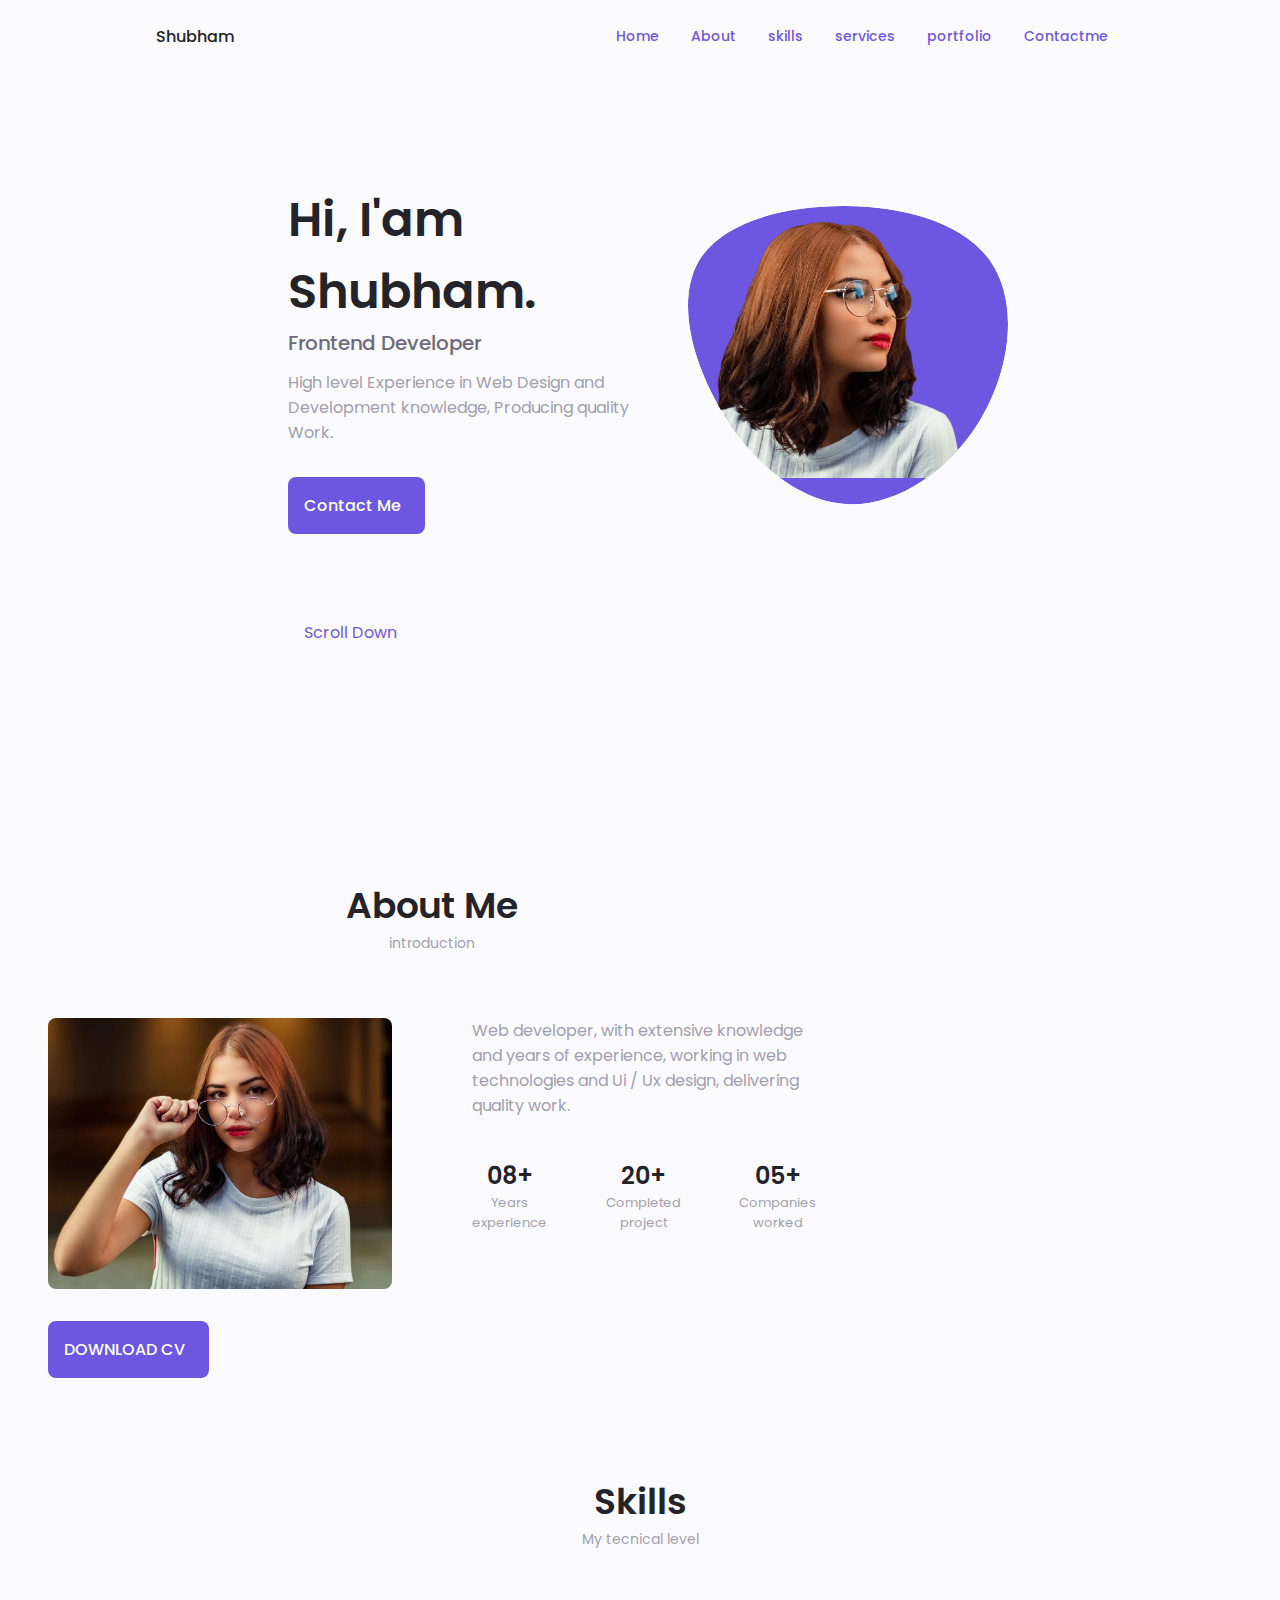
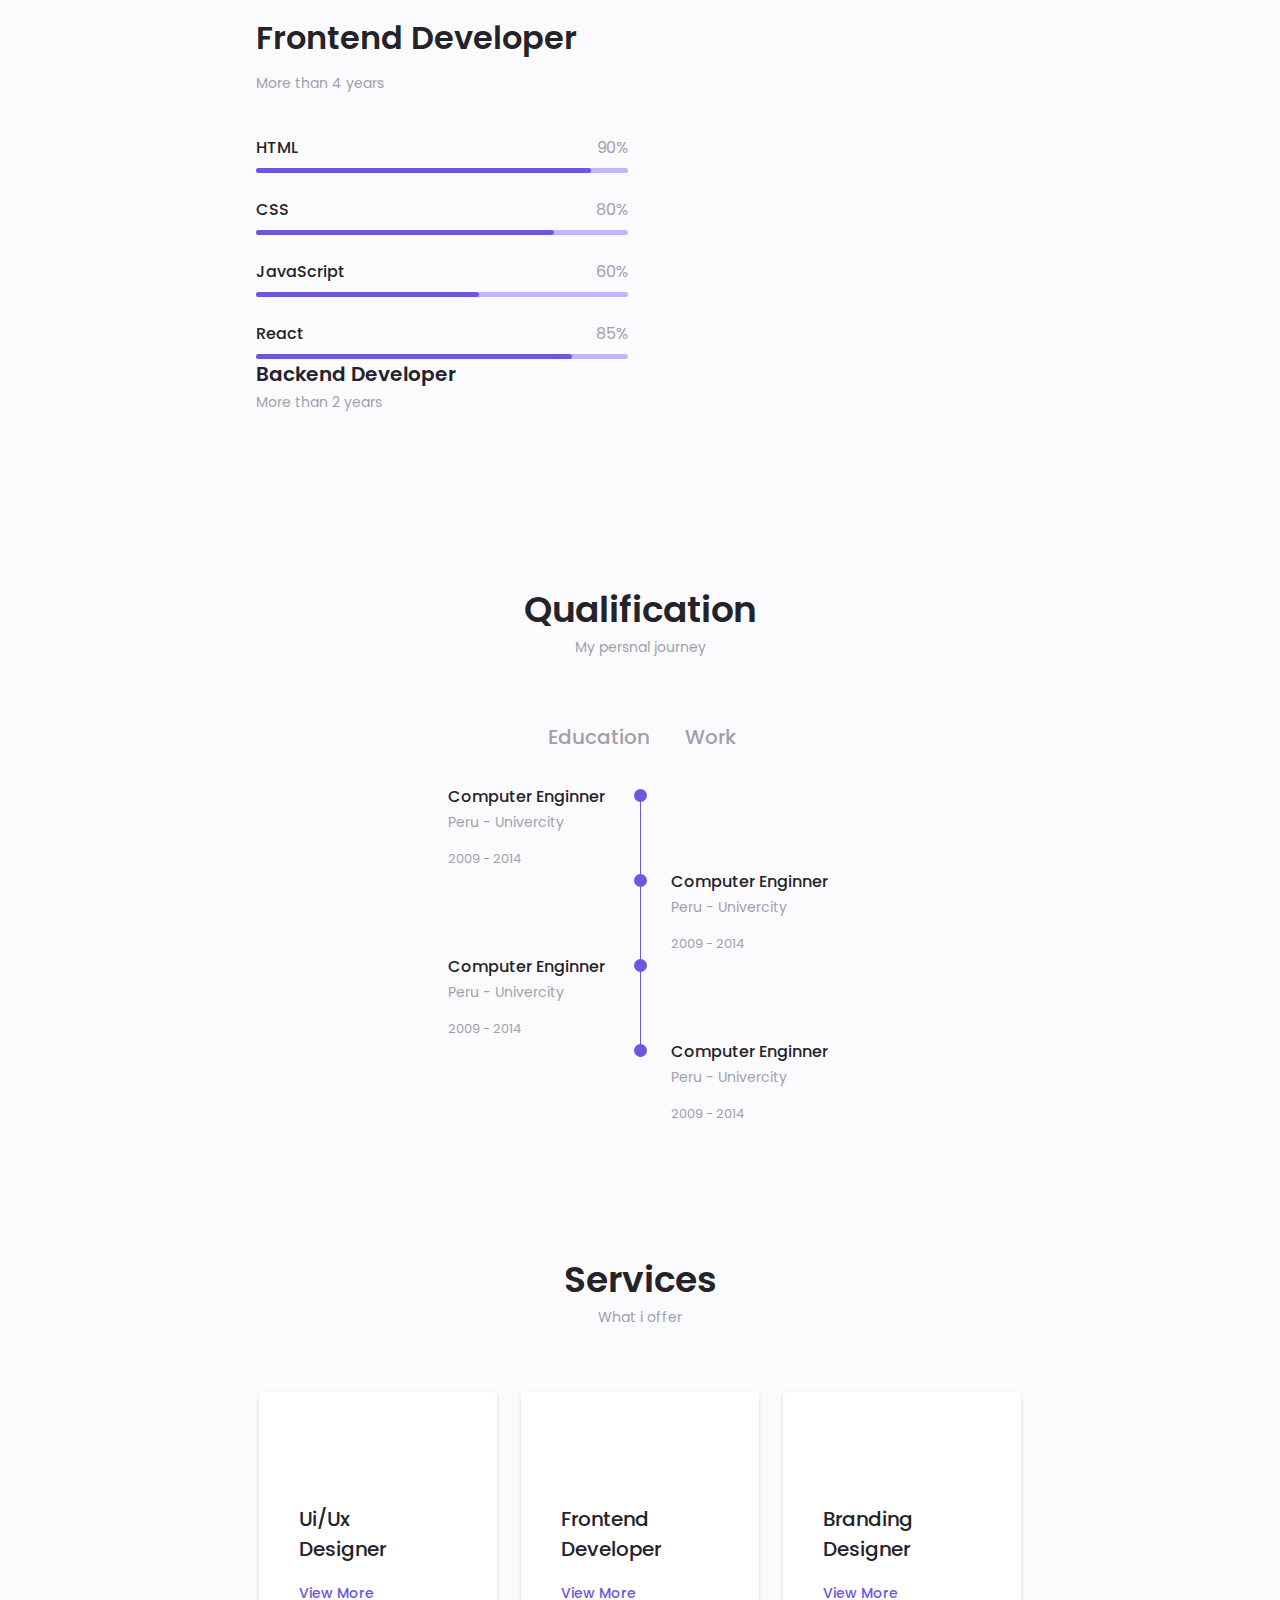
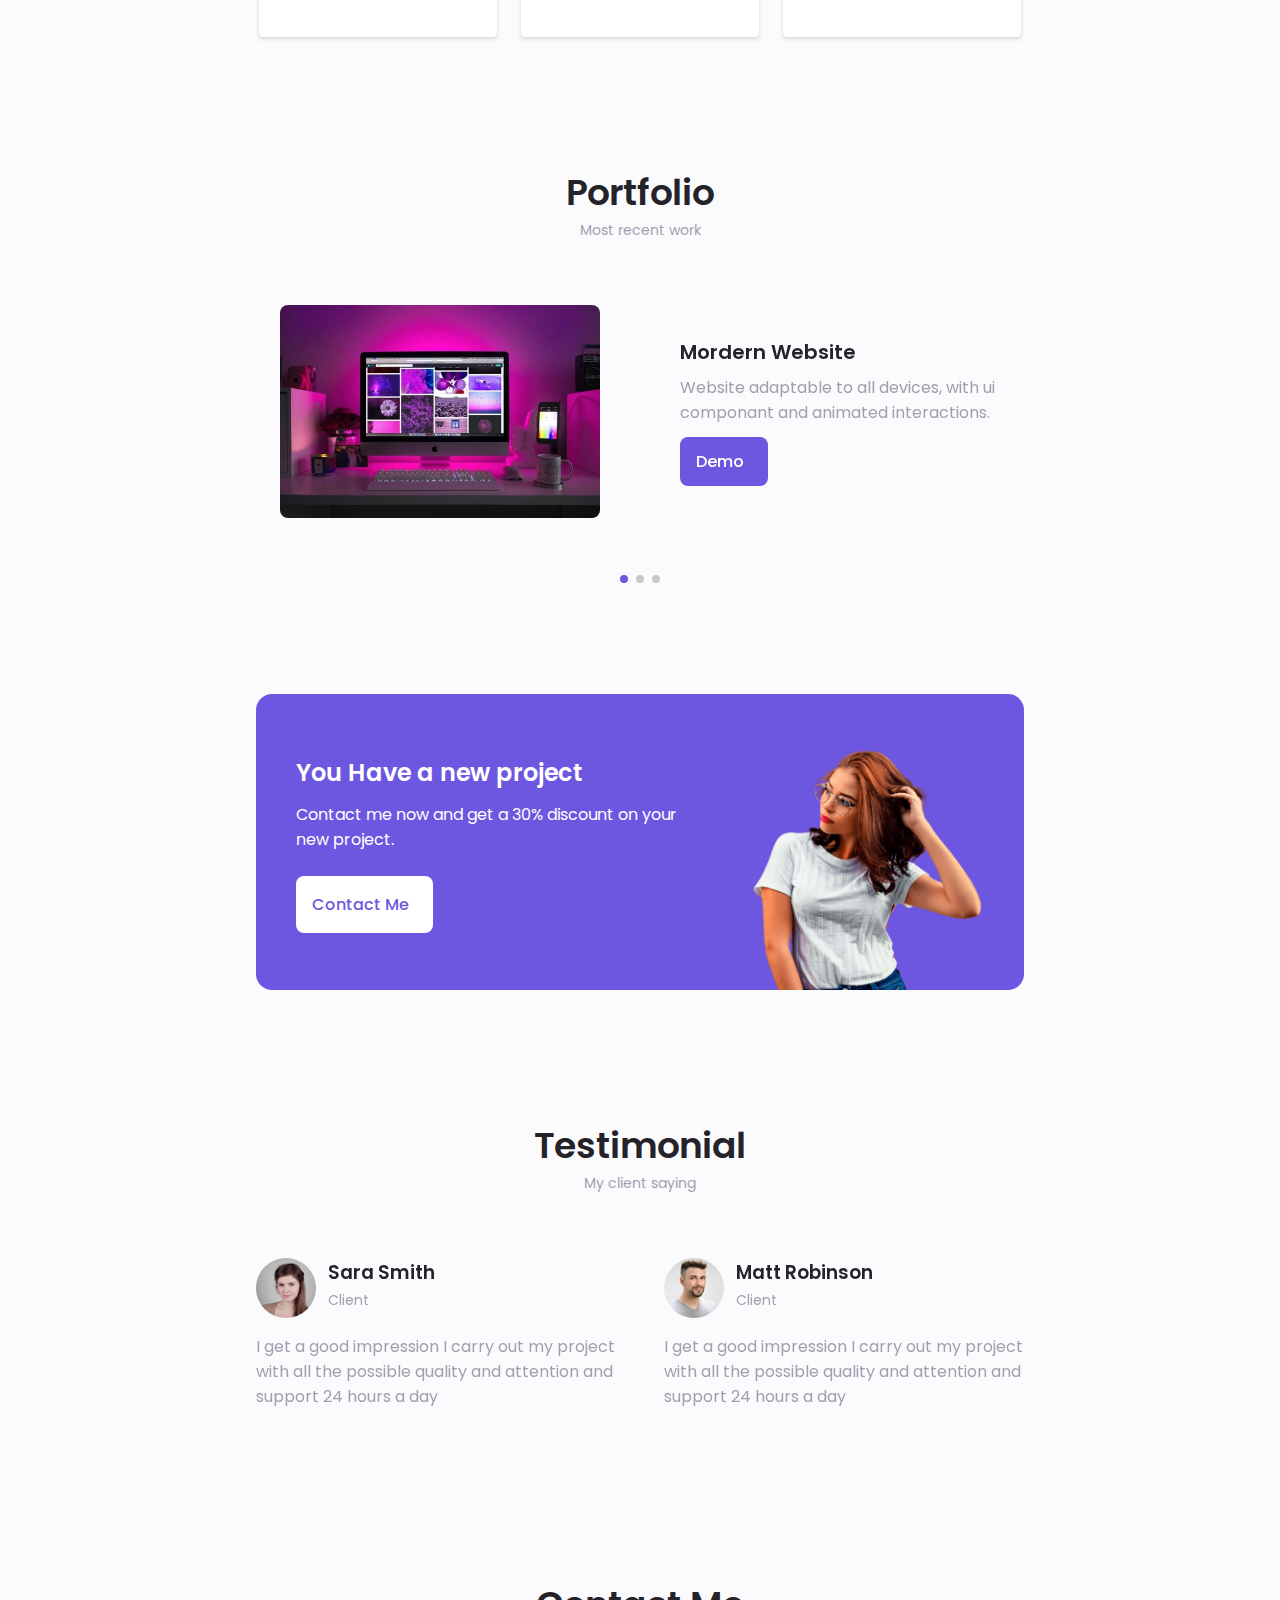
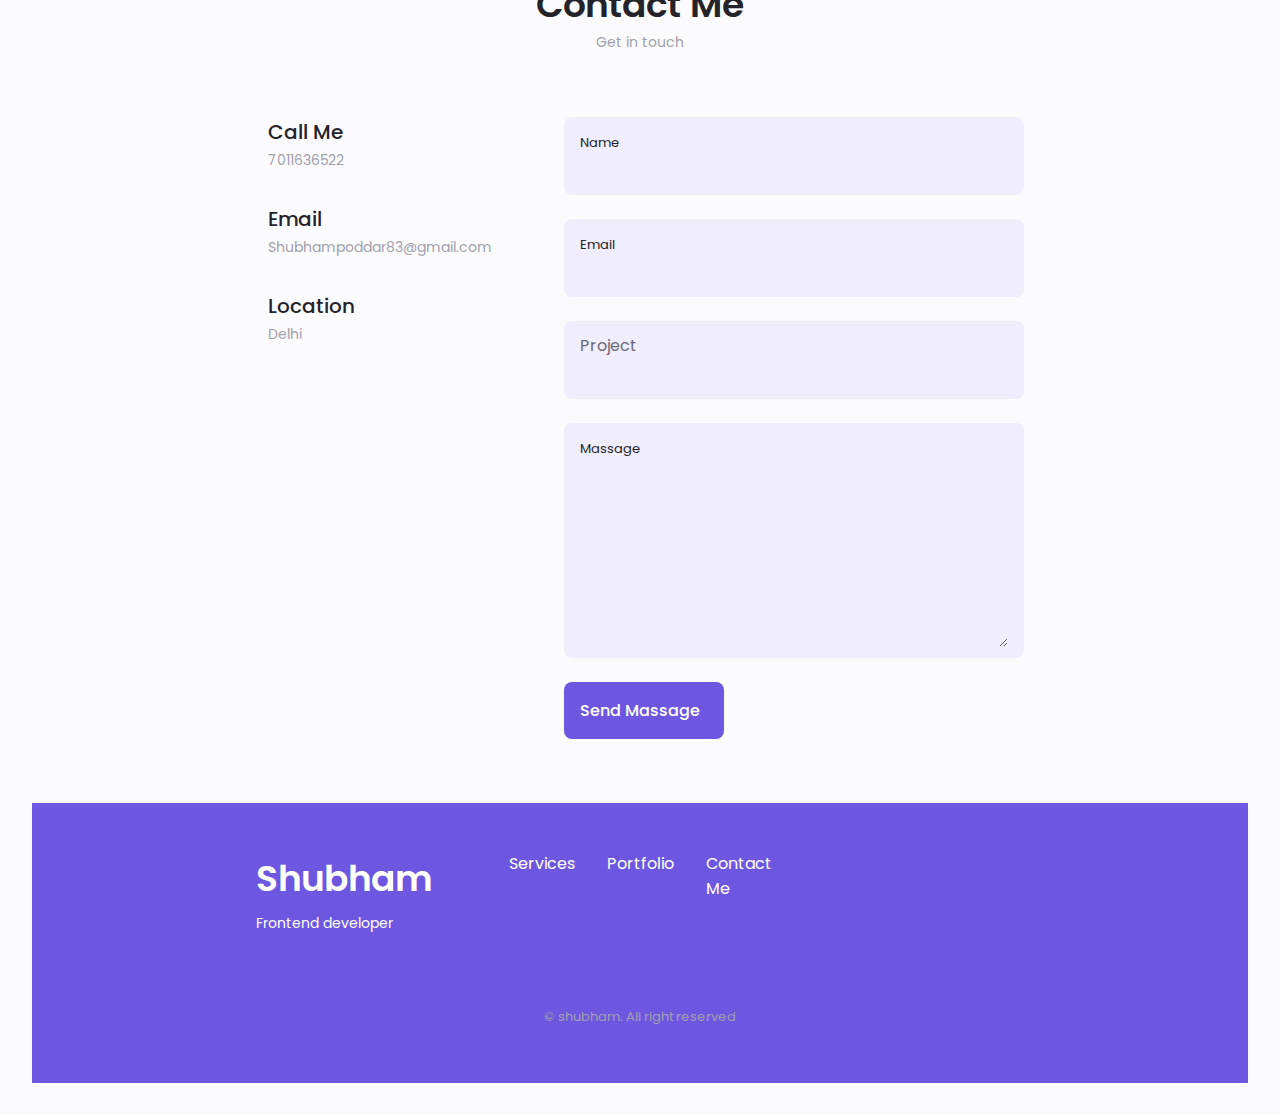
==== index.html @ 65d4883c "second commit" ====
<!DOCTYPE html>
    <html lang="en">
    <head>
        <meta charset="UTF-8">
        <meta name="viewport" content="width=device-width, initial-scale=1.0">

        <!--==================== UNICONS ====================-->
        <link rel="stylesheet" href="https://unicons.iconscout.com/release/v4.0.8/css/line.css">


        <!--==================== SWIPER CSS ====================-->
        <link rel="stylesheet" href="assets/css/swiper-bundle.min.css">

        <!--==================== CSS ====================-->
        <link rel="stylesheet" href="assets/css/styles.css"> 

        <title>Responsive Portfolio Website</title>
    </head>
    <body>
        <!--==================== HEADER ====================-->
        <header class="header" id="header">
            <nav class="nav container">
                <a href="#" class="nav__logo">Shubham</a>
                <div class="nav__menu" id="nav-menu">
                    <ul class="nav__list grid">
                       <li class="nav__item">
                        <a href="#home" class="nav__link active-link">
                            <i class="uil uil-estate nav__icon"></i>Home
                        </a>
                       </li>

                       <li class="nav__item">
                        <a href="#about" class="nav__link active-link">
                            <i class="uil uil-user nav__icon" ></i>About
                        </a>
                       </li>

                       <li class="nav__item">
                        <a href="#skills" class="nav__link active-link">
                            <i class="uil uil-file-alt nav__icon"></i>skills
                        </a>
                       </li>

                       <li class="nav__item">
                        <a href="#services" class="nav__link active-link">
                            <i class="uil uil-briefcase nav__icon"></i>services
                        </a>
                       </li>
                       <li class="nav__item">
                        <a href="#portfolio" class="nav__link active-link">
                            <i class="uil uil-scenery nav__icon"></i>portfolio
                        </a>
                       </li>
                       <li class="nav__item">
                        <a href="#contact" class="nav__link active-link">
                            <i class="uil uil-message nav__icon"></i>Contactme
                        </a>
                       </li>
                    </ul>
                    <i class="uil uil-times nav__close" id="nav-close"></i>
                </div>
                <div class="nav__btn">
                     <!-- Theme change button -->
                     <i class="uil uil-moon change-theme" id="theme-button"></i>

                    <div class="nav__toggle" id="nav-toggle">
                        <i class="uil uil-apps"></i>
                    </div>
                </div>
            </nav>
        </header>

        <!--==================== MAIN ====================-->
        <main class="main">
            <!--==================== HOME ====================-->
            <section class="home section" id="home">
                <div class="home__container container grid">
                    <div class="home__content grid">
                        <div class="home__social">
                            <a href="" class="home__social-icon">
                                <i class="uil uil-linkedin-alt"></i>
                            </a>
                            <a href="" target="_blank" class="home__social-icon">
                                <i class="uil uil-dribbble"></i>
                            </a>
                            <a href="" target="_blank" class="home__social-icon">
                                <i class="uil uil-github-alt"></i>
                            </a>
                        </div>
                        <div class="home__img">
                            <svg class="home__blob"  viewBox="0 0 200 187" xmlns="http://www.w3.org/2000/svg" xmlns:xlink="http://www.w3.org/1999/xlink">
                                <mask id="mask0" mask-type="alpha">
                                    <path d="M190.312 36.4879C206.582 62.1187 201.309 102.826 182.328 134.186C163.346 165.547 
                                    130.807 187.559 100.226 186.353C69.6454 185.297 41.0228 161.023 21.7403 129.362C2.45775 
                                    97.8511 -7.48481 59.1033 6.67581 34.5279C20.9871 10.1032 59.7028 -0.149132 97.9666 
                                    0.00163737C136.23 0.303176 174.193 10.857 190.312 36.4879Z"/>
                                </mask>
                                <g mask="url(#mask0)">
                                    <path d="M190.312 36.4879C206.582 62.1187 201.309 102.826 182.328 134.186C163.346 
                                    165.547 130.807 187.559 100.226 186.353C69.6454 185.297 41.0228 161.023 21.7403 
                                    129.362C2.45775 97.8511 -7.48481 59.1033 6.67581 34.5279C20.9871 10.1032 59.7028 
                                    -0.149132 97.9666 0.00163737C136.23 0.303176 174.193 10.857 190.312 36.4879Z"/>
                                    
                                    <image class="home__blob-img" href="assets/img/perfil.png"/>
                                </g>
                            </svg>
                        </div>
                        <div class="home__data">
                            <h1 class="home__title">Hi, I'am Shubham.</h1>
                            <h3 class="home__subtitle">Frontend Developer</h3>
                            <p class="home__description">High level Experience in Web Design and Development knowledge, Producing
                                quality Work.</p>
                              <a href="#contact" class="button button--flex">
                                Contact Me <i class="uil uil-message button__icon"></i>
                            </a>
                        </div>
                        
                    </div>
                    <div class="home__scroll">
                        <a href="#about" class="home__scroll-button button--flex">
                            <i class="uil uil-mouse-alt home__scroll-mouse"></i>
                            <span class="home__scroll-text">Scroll Down</span>
                            <i class="uil uil-arrow-down home__scroll-arrow"></i>
                    </div>
                </div>
            </section>

            <!--==================== ABOUT ====================-->
            <section class="about section" id="about">
                <h2 class="section__title">About Me</h2>
                <span class="section__subtitle">introduction</span>
                <div class="about__container container grid">
                    <img src="assets/img/about.jpg" alt="" class="about__img">
                    <div class="about__data">
                        <p class="about__decription">Web developer, with extensive knowledge and years of experience, working in web technologies and Ui / Ux design, delivering quality work.</p>
                        <div class="about__info">
                            <div>
                                <span class="about__info-title">08+</span>
                                <span class="about__info-name">Years <br> experience</span>
                            </div>

                            <div>
                                <span class="about__info-title">20+</span>
                                <span class="about__info-name">Completed <br> project</span>
                            </div>

                            <div>
                                <span class="about__info-title">05+</span>
                                <span class="about__info-name">Companies <br> worked</span>
                            </div>
                        </div>
                        
                    </div>
                </div>
            </section>
            <div class="about__buttons">
                <a href="assets/pdf/Resume (Full Stack).docx.pdf" class="button button--flex">
                    DOWNLOAD CV<i class="uil uil-download-alt button__icon"></i>
                </a>
            </div>
        
         <!--==================== SKILLS ====================--> 
         <section class="skills section" id="skills">
            <h2 class="section__title">Skills</h2>
            <span class="section__subtitle">My tecnical level</span>
            <div class="skills_container container grid">
                <div>
                    <!--==================== SKILLS 1============ ========-->
                    <div class="skills__content skills__open">
                        <div class="skills__header">
                            <i class="uil uil-brackets-curly skills__icon"></i>
                            <div>
                                <h1 class="skills__titles">Frontend Developer</h1>
                                <span class="skills__subtitle">More than 4 years </span>
                            </div>
                            <i class="uil uil-angle-down skills__arrow"></i>
                        </div>
                        <div class="skills__list grid">
                            <div class="skills__data">
                                <div class="skills__titles">
                                    <h3 class="skills__name">HTML</h3>
                                    <span class="skills__number">90%</span>
                                </div>
                                <div class="skills__bar">
                                    <span class="skills__percentage skills__html"></span>
                                </div>
                            </div>
                            <div class="skills__data">
                                <div class="skills__titles">
                                    <h3 class="skills__name">CSS</h3>
                                    <span class="skills__number">80%</span>
                                </div>

                                <div class="skills__bar">
                                    <span class="skills__percentage skills__css"></span>
                                </div>
                                </div> 
                            <div class="skills__data">
                                <div class="skills__titles">
                                    <h3 class="skills__name">JavaScript</h3>
                                    <span class="skills__number">60%</span>
                                </div>
                                <div class="skills__bar">
                                    <span class="skills__percentage skills__js"></span>
                                </div>
                            </div> 
                            <div class="skills__data">
                                <div class="skills__titles">
                                    <h3 class="skills__name">React</h3>
                                    <span class="skills__number">85%</span>
                                </div>

                                <div class="skills__bar">
                                    <span class="skills__percentage skills__react"></span>
                                </div>
                            </div>
                        </div>
                    </div>
                    <!--==================== SKILLS 2============ ========-->
                    <div class="skills__content skills__close">
                        <div class="skills__header">
                            <i class="uil uil-server-network skills__icon"></i>
                            <div>
                                <h1 class="skills__title">Backend Developer</h1>
                                <span class="skills__subtitle">More than 2 years </span>
                            </div>
                            <i class="uil uil-angle-down skills__arrow"></i>
                        </div>
                        <div class="skills__list grid">
                            <div class="skills__data">
                                <div class="skills__titles">
                                    <h3 class="skills__name">PHP</h3>
                                    <span class="skills__number">80%</span>
                                </div>
                                <div class="skills__bar">
                                    <span class="skills__percentage skills__php"></span>
                                </div>
                            </div>
                            <div class="skills__data">
                                <div class="skills__titles">
                                    <h3 class="skills__name">Node Js</h3>
                                    <span class="skills__number">70%</span>
                                </div>

                                <div class="skills__bar">
                                    <span class="skills__percentage skills__node"></span>
                                </div>
                                </div> 
                            <div class="skills__data">
                                <div class="skills__titles">
                                    <h3 class="skills__name">Firebase</h3>
                                    <span class="skills__number">90%</span>
                                </div>
                                <div class="skills__bar">
                                    <span class="skills__percentage skills__firebase"></span>
                                </div>
                            </div> 
                            <div class="skills__data">
                                <div class="skills__titles">
                                    <h3 class="skills__name">Python</h3>
                                    <span class="skills__number">55%</span>
                                </div>

                                <div class="skills__bar">
                                    <span class="skills__percentage skills__python"></span>
                                </div>
                            </div>
                        </div>
                    </div>
                    
                </div>
                <div>
                    
                
            </div>
        </section>
        

        <!--==================== QUALIFICATION ====================-->
        <section class="qualification section">
            <h2 class="section__title">Qualification</h2>
            <span class="section__subtitle">My persnal journey</span>
            <div class="qualification__container container">
                <div class="qualification__tabs">
                    <div class="qualification__button button--flex qualification__active" data-target='#Education'>
                        <i class="uil uil-graduation-cap qualification__icon" ></i>
                        Education
                    </div>
                    <div class="qualification__button button--flex" data-target='#Work'>
                        <i class="uil uil-briefcase-alt qualification__icon"></i>
                        Work
                    </div>
                </div>  
                <div class="qualification__sections">
                    <!--==================== QUALIFICATION CONTENT 1 ====================-->
                    <div class="qualification__content qualification__active " data-content id="Education">
                       <!--==================== QUALIFICATION 1 ====================-->
                       <div class="qualification__data">
                        <div>
                            <h3 class="qualification__title">Computer Enginner</h3>
                            <span class="qalification__subtitle">Peru - Univercity</span>
                            <div class="qualification__calender">
                                <i class="uil uil-calendar-alt"></i>
                                2009 - 2014
                            </div>
                        </div>
                        <div>
                            <span class="qaulification__rounder"></span>
                            <span class="qaulification__line"></span>
                        </div>
                       </div>

                           <!--==================== QUALIFICATION 2 ====================-->
                           <div class="qualification__data">
                            <div></div>
                            <div>
                                <span class="qaulification__rounder"></span>
                                <span class="qaulification__line"></span>
                            </div>
                            <div>
                                <h3 class="qualification__title">Computer Enginner</h3>
                                <span class="qalification__subtitle">Peru - Univercity</span>
                                <div class="qualification__calender">
                                    <i class="uil uil-calendar-alt"></i>
                                    2009 - 2014
                                </div>
                            </div>
                            
                           </div>
                           

                           <!--==================== QUALIFICATION 3 ====================-->
                           <div class="qualification__data">
                            <div>
                                <h3 class="qualification__title">Computer Enginner</h3>
                                <span class="qalification__subtitle">Peru - Univercity</span>
                                <div class="qualification__calender">
                                    <i class="uil uil-calendar-alt"></i>
                                    2009 - 2014
                                </div>
                            </div>
                            <div>
                                <span class="qaulification__rounder"></span>
                                <span class="qaulification__line"></span>
                            </div>
                           </div>
                      

                           <!--==================== QUALIFICATION 4 ====================-->
                           <div class="qualification__data">
                            <div></div>
                            <div>
                                <span class="qaulification__rounder"></span>
                                <!-- <span class="qaulification__line"></span> -->
                            </div>
                            <div>
                                <h3 class="qualification__title">Computer Enginner</h3>
                                <span class="qalification__subtitle">Peru - Univercity</span>
                                <div class="qualification__calender">
                                    <i class="uil uil-calendar-alt"></i>
                                    2009 - 2014
                                </div>
                            </div>
                            
                           </div>
                           
                      
                          
                    </div>
                    <!--==================== QUALIFICATION CONTENT 2 ====================-->
                    <div class="qualification__content" data-content id="Work">
                        <!--==================== QUALIFICATION 1 ====================-->
                        <div class="qualification__data">
                         <div> 
                             <h3 class="qualification__title"> Enginner</h3>
                             <span class="qalification__subtitle">Peru</span>
                             <div class="qualification__calender">
                                 <i class="uil uil-calendar-alt"></i>
                                 2009 - 2014
                             </div>
                         </div>
                         <div>
                             <span class="qaulification__rounder"></span>
                             <span class="qaulification__line"></span>
                         </div>
                        </div>

                            <!--==================== QUALIFICATION 2 ====================-->
                            <div class="qualification__data">
                             <div></div>
                             <div>
                                 <span class="qaulification__rounder"></span>
                                 <span class="qaulification__line"></span>
                             </div>
                             <div>
                                 <h3 class="qualification__title">Computer Enginner</h3>
                                 <span class="qalification__subtitle">Peru - Univercity</span>
                                 <div class="qualification__calender">
                                     <i class="uil uil-calendar-alt"></i>
                                     2009 - 2014
                                 </div>
                             </div>
                             
                            </div>
                            

                            <!--==================== QUALIFICATION 3 ====================-->
                            <div class="qualification__data">
                             <div>
                                 <h3 class="qualification__title">Computer Enginner</h3>
                                 <span class="qalification__subtitle">Peru - Univercity</span>
                                 <div class="qualification__calender">
                                     <i class="uil uil-calendar-alt"></i>
                                     2009 - 2014
                                 </div>
                             </div>
                             <div>
                                 <span class="qaulification__rounder"></span>
                                 <span class="qaulification__line"></span>
                             </div>
                            </div>
                       

                            <!--==================== QUALIFICATION 4 ====================-->
                            <div class="qualification__data">
                             <div></div>
                             <div>
                                 <span class="qaulification__rounder"></span>
                                 <!-- <span class="qaulification__line"></span> -->
                             </div>
                             <div>
                                 <h3 class="qualification__title">Computer Enginner</h3>
                                 <span class="qalification__subtitle">Peru - Univercity</span>
                                 <div class="qualification__calender">
                                     <i class="uil uil-calendar-alt"></i>
                                     2009 - 2014
                                 </div>
                             </div>
                             
                            </div>
                            
                       
                           
                     </div>
                </div>
           </div>
        </section> 

        <!--==================== SERVICES ====================-->
       <section class="services section" id="services">
        <h2 class="section__title">Services</h2>
        <span class="section__subtitle">What i offer</span>
        <div class="services__container container grid">
            <!--==================== SERVICES 1 ====================-->
            <div class="services__content">
                <div>
                    <i class="uil uil-web-grid services__icon"></i>
                    <h3 class="services__title">Ui/Ux <br> Designer </h3>
                </div>
                <span class="button button--flex button--small button--link services__button">
                    View More
                    <i class="uil uil-arrow-right button__icon"></i>
                </span>
                <div class="services__modal">
                    <div class="services__modal-content">
                        <h4 class="services__modal-title">Ui/Ux <br> Designer </h4>
                        <i class="uil uil-times services__modal-close"></i>
                        <ul class="services__modal-services grid">
                            <li class="services__modal-service">
                                <i class="uil uil-check-circle services__madal-icon"></i>
                                <p>I develop the user interface.</p>
                            </li>
                            <li class="services__modal-service">
                                <i class="uil uil-check-circle services__madal-icon"></i>
                                <p>I develop the user interface.</p>
                            </li>
                            <li class="services__modal-service">
                                <i class="uil uil-check-circle services__madal-icon"></i>
                                <p>I develop the user interface.</p>
                            </li>
                            <li class="services__modal-service">
                                <i class="uil uil-check-circle services__madal-icon"></i>
                                <p>I develop the user interface.</p>
                            </li>
                        </ul>
                    </div>
                </div>
            </div>
            <!--==================== SERVICES 2 ====================-->
            <div class="services__content">
             <div>
            <i class="uil uil-web-grid services__icon"></i>
            <h3 class="services__title">Frontend <br> Developer</h3>
            </div>
            <span class="button button--flex button--small button--link services__button">
            View More
            <i class="uil uil-arrow-right button__icon"></i>
            </span>
         <div class="services__modal">
            <div class="services__modal-content">
        <h4 class="services__modal-title">Frontend <br> Developer</h4>
        <i class="uil uil-times services__modal-close"></i>
        <ul class="services__modal-services grid">
            <li class="services__modal-service">
                <i class="uil uil-check-circle services__madal-icon"></i>
                <p>I develop the user interface.</p>
            </li>
            <li class="services__modal-service">
                <i class="uil uil-check-circle services__madal-icon"></i>
                <p>I develop the user interface.</p>
            </li>
            <li class="services__modal-service">
                <i class="uil uil-check-circle services__madal-icon"></i>
                <p>I develop the user interface.</p>
            </li>
            <li class="services__modal-service">
                <i class="uil uil-check-circle services__madal-icon"></i>
                <p>I develop the user interface.</p>
            </li>
        </ul>
    </div>
</div>
            </div>
            <!--==================== SERVICES 3 ====================-->
            <div class="services__content">
<div>
    <i class="uil uil-web-grid services__icon"></i>
    <h3 class="services__title">Branding <br> Designer </h3>
</div>
<span class="button button--flex button--small button--link services__button">
    View More
    <i class="uil uil-arrow-right button__icon"></i>
</span>
<div class="services__modal">
    <div class="services__modal-content">
        <h4 class="services__modal-title">Ui/Ux <br> Designer </h4>
        <i class="uil uil-times services__modal-close"></i>
        <ul class="services__modal-services grid">
            <li class="services__modal-service">
                <i class="uil uil-check-circle services__madal-icon"></i>
                <p>I develop the user interface.</p>
            </li>
            <li class="services__modal-service">
                <i class="uil uil-check-circle services__madal-icon"></i>
                <p>I develop the user interface.</p>
            </li>
            <li class="services__modal-service">
                <i class="uil uil-check-circle services__madal-icon"></i>
                <p>I develop the user interface.</p>
            </li>
            <li class="services__modal-service">
                <i class="uil uil-check-circle services__madal-icon"></i>
                <p>I develop the user interface.</p>
            </li>
        </ul>
    </div>
</div>
            </div>
        </div>
       </section>
        
        <!--==================== PORTFOLIO ====================-->
        <section class="portfolio section" id="portfolio">
            <h2 class="section__title">Portfolio</h2>
            <span class="section__subtitle">Most recent work</span>
            <div class="portfolio__container container swiper-container">
                <div class="swiper-wrapper">
                    <!--==================== PORTFOLIO 1 ====================-->
                    <div class="portfolio__content grid swiper-slide">
                        <img src="assets/img/portfolio1.jpg" alt="" class="portfolio__img">

                        <div class="portfolio">
                            <h3 class="portfolio__title">Mordern Website</h3>
                            <p class="portfolio__description">
                                Website adaptable to all devices, with ui componant and animated interactions.
                            </p>
                            <a href="#" class="button button--flex button--small portfolio__button">
                                Demo
                                <i class="uil uil-arrow-right button__icon"></i>
                            </a>
                        </div>
                    </div>
                     <!--==================== PORTFOLIO 2 ====================-->
                     <div class="portfolio__content grid swiper-slide">
                        <img src="assets/img/portfolio2.jpg" alt="" class="portfolio__img">

                        <div class="portfolio">
                            <h3 class="portfolio__title">Brand Design</h3>
                            <p class="portfolio__description">
                                Website adaptable to all devices, with ui componant and animated interactions.
                            </p>
                            <a href="#" class="button button--flex button--small portfolio__button">
                                Demo
                                <i class="uil uil-arrow-right button__icon"></i>
                            </a>
                        </div>
                    </div>
                     <!--==================== PORTFOLIO 3 ====================-->
                     <div class="portfolio__content grid swiper-slide">
                        <img src="assets/img/portfolio3.jpg" alt="" class="portfolio__img">

                        <div class="portfolio">
                            <h3 class="portfolio__title">Online Store</h3>
                            <p class="portfolio__description">
                                Website adaptable to all devices, with ui componant and animated interactions.
                            </p>
                            <a href="#" class="button button--flex button--small portfolio__button">
                                Demo
                                <i class="uil uil-arrow-right button__icon"></i>
                            </a>
                        </div>
                    </div>


                </div>
                <div class="swiper-button-next">
                    <i class="uil uil-angle-right swiper-portfolio-icon"></i>
                </div>
                <div class="swiper-button-prev">
                    <i class="uil uil-angle-left swiper-portfolio-icon"></i>
                </div>
                <div class="swiper-pagination"></div>
            </div>
        </section>
        

        <!--==================== PROJECT IN MIND ====================-->
        <section class="project section">
            <div class="project__bg">
                <div class="project__container container grid">
                    <div class="project__data">
                        <h2 class="project__title">You Have a new project</h2>
                        <p class="project__description">Contact me now and get a 30% discount on your new project.</p>
                        <a href="#contact" class="button button--flex button--white">
                            Contact Me
                            <i class="uil uil-message project__icon button__icon"></i>
                        </a>
                        
                    </div>
                    <img src="assets/img/project.png" alt="" class="project__img">
                </div>
            </div>
        </section>

        <!--==================== TESTIMONIAL ====================-->
        <section class="testimonial section">
            <h2 class="section__title">Testimonial</h2>
            <span class="section__subtitle">My client saying</span>
            <div class="testimonial__container container swiper-container">
                <div class="swiper-wrapper">
                    <!--==================== TESTIMONIAL 1 ====================-->
                    <div class="testimonial__content swiper-slide">
                        <div class="testimonial__data">
                            <div class="testimonial__header">
                                <img src="assets/img/testimonial1.jpg" alt="" class="testimonial__img">
                                <div>
                                    <h3 class="tesimonial__name">Sara Smith</h3>
                                    <span class="testimonial__client">Client</span>
                                </div>
                            </div>
                            <div>
                                <i class="uil uil-star testimonial__icon-star"></i>
                                <i class="uil uil-star testimonial__icon-star"></i>
                                <i class="uil uil-star testimonial__icon-star"></i>
                                <i class="uil uil-star testimonial__icon-star"></i>
                                <i class="uil uil-star testimonial__icon-star"></i>
                            </div>
                        </div>
                        <p class="testimonial__description">I get a good impression I carry out my 
                            project with all the possible quality and
                             attention and support 24 hours a day</p>
                    </div>
                    <!--==================== TESTIMONIAL 2 ====================-->
                    <div class="testimonial__content swiper-slide">
                        <div class="testimonial__data">
                            <div class="testimonial__header">
                                <img src="assets/img/testimonial2.jpg" alt="" class="testimonial__img">
                                <div>
                                    <h3 class="tesimonial__name">Matt Robinson</h3>
                                    <span class="testimonial__client">Client</span>
                                </div>
                            </div>
                            <div>
                                <i class="uil uil-star testimonial__icon-star"></i>
                                <i class="uil uil-star testimonial__icon-star"></i>
                                <i class="uil uil-star testimonial__icon-star"></i>
                                <i class="uil uil-star testimonial__icon-star"></i>
                                <i class="uil uil-star testimonial__icon-star"></i>
                            </div>
                        </div>
                        <p class="testimonial__description">I get a good impression I carry out my 
                            project with all the possible quality and
                             attention and support 24 hours a day</p>
                    </div>
            <!--==================== TESTIMONIAL 3 ====================-->
                    <div class="testimonial__content swiper-slide">
                        <div class="testimonial__data">
                            <div class="testimonial__header">
                                <img src="assets/img/testimonial3.jpg" alt="" class="testimonial__img">
                                <div>
                                    <h3 class="tesimonial__name">Raul Harris</h3>
                                    <span class="testimonial__client">Client</span>
                                </div>
                            </div>
                            <div>
                                <i class="uil uil-star testimonial__icon-star"></i>
                                <i class="uil uil-star testimonial__icon-star"></i>
                                <i class="uil uil-star testimonial__icon-star"></i>
                                <i class="uil uil-star testimonial__icon-star"></i>
                                <i class="uil uil-star testimonial__icon-star"></i>
                            </div>
                        </div>
                        <p class="testimonial__description">I get a good impression I carry out my 
                            project with all the possible quality and
                             attention and support 24 hours a day</p>
                    </div>
                </div>
                <div class="swiper-pagination swiper-pagination-tesimonial"></div>
            </div>
        </section>
       

        <!--==================== CONTACT ME ====================-->
       <section class="contect section" id="contact">
        <h2 class="section__title">Contact Me</h2>
        <span class="section__subtitle">Get in touch</span>

        <div class="contact__container container grid">
            <div>
                <div class="contact__information">
                    <i class="uil uil-phone contact__icon"></i>
                    <div>
                        <h3 class="contact__title">Call Me</h3>
                        <span class="contact__subtitle">7011636522</span>
                    </div>
                </div>
                <div class="contact__information">
                    <i class="uil uil-envelope contact__icon"></i>
                    <div>
                        <h3 class="contact__title">Email</h3>
                        <span class="contact__subtitle">Shubhampoddar83@gmail.com</span>
                    </div>
                </div>
                <div class="contact__information">
                    <i class="uil uil-map-marker contact__icon"></i>
                    <div>
                        <h3 class="contact__title">Location</h3>
                        <span class="contact__subtitle">Delhi</span>
                    </div>
                </div>
            </div>
            <form action="" class="contact__form grid">
                <div class="contact__inputs grid">
                    <div class="contact__content">
                        <label for="" class="contact__label">Name</label>
                        <input type="text" class="contact__input">
                    </div>
                    <div class="contact__content">
                        <label for="" class="contact__label">Email</label>
                        <input type="email" class="contact__input">
                    </div>
                </div>
                <div class="contact__content">
                    <label for="" class="contact__input">Project</label>
                    <input type="text" class="contact__input">
                </div>
                <div class="contact__content">
                    <label for="" class="contact__label">Massage</label>
                    <textarea name="" id="" cols="0" rows="7" class="contact__input"></textarea>
                </div>
                <div>
                    <a href="#" class="button button--flex">
                        Send Massage
                        <i class="uil uil-message button__icon"></i>
                    </a>
                </div>
            </form>
        </div>
       </section>
       
    </main>

    <!--==================== FOOTER ====================-->
    <footer class="footer">
        <div class="footer__bg">
            <div class="footer__container container grid">
                <div>
                    <h1 class="footer__title">Shubham</h1>
                    <span class="footer__subtitle">Frontend developer</span>
            
                </div>
                <ul class="footer__links">
                    <li>
                        <a href="#services" class="footer__link">Services</a>
                    </li>
                    <li>
                        <a href="#portfolio" class="footer__link">Portfolio</a>
                    </li>
                    <li>
                        <a href="#contact" class="footer__link">Contact Me</a>
                    </li>
                </ul>
                <div class="footer__socials">
                    <a href="https://www.facebook.com/" target="_blank" class="footer__social">
                        <i class="uil uil-facebook-f"></i>
                    </a>
                    <a href="https://www.instagram.com/" target="_blank" class="footer__social">
                        <i class="uil uil-instagram"></i>
                    </a>
                    <a href="https://twitter.com/" target="_blank" class="footer__social">
                        <i class="uil uil-twitter-alt"></i> 
                    </a>
                </div>
            </div>
            <p class="footer__copy">&#169; shubham. All right reserved</p>
        </div>
    </footer>

          
         
           
        <!--==================== SCROLL TOP ====================-->
        <a href="" class="scrollup" id="scroll-up">
            <i class="uil uil-arrow-up scrollup__icon"></i>
        </a>


        <!--==================== SWIPER JS ====================-->
        <script src="assets/js/swiper-bundle.min.js"></script>

        <!--==================== MAIN JS ====================-->
        <script src="assets/js/main.js"></script>
    </body>
</html>
---- assets/css/styles.css ----
/*==================== GOOGLE FONTS ====================*/
@import url('https://fonts.googleapis.com/css2?family=Poppins:wght@400;500;600&display=swap');

/*==================== VARIABLES CSS ====================*/
:root {
    --header-height: 3rem;

    /*========== Colors ==========*/
    /* Change favorite color */
    --hue-color: 250; /*Purple 250 - Green 142 - Blue 230 - Pink 340*/

    /* HSL color mode */
    --first-color: hsl(var(--hue-color), 69%, 61%);
    --first-color-second: hsl(var(--hue-color), 69%, 61%);
    --first-color-alt: hsl(var(--hue-color), 57%, 53%);
    --first-color-lighter: hsl(var(--hue-color), 92%, 85%);
    --title-color: hsl(var(--hue-color), 8%, 15%);
    --text-color: hsl(var(--hue-color), 8%, 45%);
    --text-color-light: hsl(var(--hue-color), 8%, 65%);
    --input-color: hsl(var(--hue-color), 70%, 96%);
    --body-color: hsl(var(--hue-color), 60%, 99%);
    --container-color: #fff;
    --scroll-bar-color: hsl(var(--hue-color), 12%, 90%);
    --scroll-thumb-color: hsl(var(--hue-color), 12%, 80%);

    /*========== Font and typography ==========*/
    --body-font: 'Poppins', sans-serif;

    /* .5rem = 8px, 1rem = 16px, 1.5rem = 24px ... */
    --big-font-size: 2rem;
    --h1-font-size: 1.5rem;
    --h2-font-size: 1.25rem;
    --h3-font-size: 1.125rem;
    --normal-font-size: .938rem;
    --small-font-size: .813rem;
    --smaller-font-size: .75rem;

    /*========== Font weight ==========*/
    --font-medium: 500;
    --font-semi-bold: 600;

    /*========== Margenes Bottom ==========*/
    /* .25rem = 4px, .5rem = 8px, .75rem = 12px ... */
    --mb-0-25: .25rem;
    --mb-0-5: .5rem;
    --mb-0-75: .75rem;
    --mb-1: 1rem;
    --mb-1-5: 1.5rem;
    --mb-2: 2rem;
    --mb-2-5: 2.5rem;
    --mb-3: 3rem;

    /*========== z index ==========*/
    --z-tooltip: 10;
    --z-fixed: 100;
    --z-modal: 1000;
}

/* Font size for large devices */
@media screen and (min-width: 968px) {
    :root {
        --big-font-size: 3rem;
        --h1-font-size: 2.25rem;
        --h2-font-size: 1.5rem;
        --h3-font-size: 1.25rem;
        --normal-font-size: 1rem;
        --small-font-size: .875rem;
        --smaller-font-size: .813rem;
    }
}

/*========== Variables Dark theme ==========*/
body.dark-theme{
           /* HSL color mode */
    --first-color-second: hsl(var(--hue-color), 30%, 8%);
    --title-color: hsl(var(--hue-color), 8%, 95%);
    --text-color: hsl(var(--hue-color), 8%, 75%);
    --input-color: hsl(var(--hue-color), 29%, 16%);
    --body-color: hsl(var(--hue-color), 28%, 12%);
    --container-color: hsl(var(--hue-color),29%,16%);
    
    --scroll-bar-color: hsl(var(--hue-color), 12%, 48%);
    --scroll-thumb-color: hsl(var(--hue-color), 12%, 36%);
}

/*========== Button Dark/Light ==========*/
.nav__btn{
  display: flex;
  align-items: center;
}
.change-theme{
  font-size: 1.25rem;
  color: var(--title-color);
  margin-right: var(--mb-1);
  cursor: pointer;
}
.change-theme:hover{
  color: var(--first-color);
}


/*==================== BASE ====================*/
* {
  box-sizing: border-box;
  padding: 0;
  margin: 0;
}

html {
  scroll-behavior: smooth;
}

body {
  margin: 0 0 var(--header-height) 0;
  font-family: var(--body-font);
  font-size: var(--normal-font-size);
  background-color: var(--body-color);
  color: var(--text-color);
}

h1, h2, h3, h4 {
  color: var(--title-color);
  font-weight: var(--font-semi-bold);
}

ul {
  list-style: none;
}

a {
  text-decoration: none;
}

img {
  max-width: 100%;
  height: auto;
}

/*==================== REUSABLE CSS CLASSES ====================*/
.section {
  padding: 3rem 0 1rem;
  color: var(--text-color-light);
}

.section__title {
  font-size: var(--h1-font-size);
  text-align: center;
}

.section__subtitle {
  display: block;
  font-size: var(--small-font-size);
  margin-bottom: var(--mb-3);
  
}

.section__title,
.section__subtitle{
  text-align: center;
}

/*==================== LAYOUT ====================*/
.container {
  max-width: 768px;
  margin-left: var(--mb-1-5);
  margin-right: var(--mb-1-5);
}

.grid {
  display: grid;
  gap: 1.5rem;
}

.header {
  width: 100%;
  position: fixed;
  bottom: 0;
  left: 0;
  z-index: var(--z-fixed);
  background-color: var(--body-color);
}

/*==================== NAV ====================*/
.nav{
  max-width: 968px;
  height: var(--header-height);
  display: flex;
  justify-content: space-between;
  align-items: center;
}
.nav__logo,
.nav__toggle{
  color: var(--title-color);
  font-weight: var(--font-medium);
}
.nav__logo:hover{
  color:var(--first-color);
}
.nav__toggle{
  font-size: 1.1rem;
  cursor: pointer;
}
.nav__toggle:hover
{ 
  color: var(--first-color);
}

@media screen and (max-width:767px) {
  .nav__menu{
    position: fixed;
    bottom: -100%;
    left: 0;
    width: 100%;
    background-color: var(--body-color);
    padding: 2rem 1.5rem 4rem;
    box-shadow: 0 -1px 4px rgb(0, 0, 0,.15);
    border-radius: 1.5rem 1.5rem 0 0;
    transition: .3s;
  }
  
}
.nav__list{
  grid-template-columns: repeat(3,1fr);
  gap:2rem
}

.nav__link{
  display: flex;
  flex-direction: column;
  align-items: center;
  font-size: var(--small-font-size);
  color: var(--title-color);
  font-weight: var(--font-medium);
}
.nav__link:hover{
  color: var(--first-color);
}
.nav__icon{
  font-size: 1.2rem;
}

.nav__close{
  position: absolute;
  right: 1.3rem;
  bottom: .5rem;
  font-size: 1.5rem;
  cursor: pointer;
  color: var(--first-color);
}
.nav__close:hover{
  color: var(--first-color-alt);
}

/* show menu */
.show-menu{
  bottom: 0;
}


/* Active link */
.active-link{
  color: var(--first-color);
}


/* Change background header */
.scroll-header{
  box-shadow: 0 -1px 4px rgba(0, 0, 0, .15);
}


/*==================== HOME ====================*/
.home__container{
  gap: 1rem;
}
.home__content{
  padding-top:3.5rem;
  align-items: center;
  grid-template-columns: .5fr 3fr;

}
.home__social{
  display: grid;
  grid-template-columns: max-content;
  row-gap:1rem;
}
.home__social-icon{
    font-size: 1.25rem;
    color: var(--first-color);
}
.home__social-icon:hover{
  color: var(--first-color-alt);
}
.home__blob{
  width: 200px;
  fill: var(--first-color);
}
.home__blob-img{
  width: 170px;
}
.home__data{
  grid-column: 1/3;
}
.home__title{
  font-size: var(--big-font-size);
}
.home__subtitle{
  font-size: var(--h3-font-size);
  color: var(--text-color);
  font-weight: var(--font-medium);
  margin-bottom: var(--mb-0-75);
}
.home__description{
  margin-bottom:var(--mb-2);
}
.home__scroll{
  display: none;

}
.home__scroll-button{
  color: var(--first-color);
  transition: .3s;
}
.home__scroll-button:hover{
  transform: translateY(.25rem);
}
.home__scroll-mouse{
  font-size: 2rem;
}
.home__scroll-name{
  font-size: var(--small-font-size);
  color: var(--title-color);
  font-weight: var(--font-medium);
  margin-right: var(--mb-0-25);
}
.home__scroll-arrow{
  font-size: 1.25rem;
}

/*==================== BUTTONS ====================*/
.button{
  display: inline-block;
  background-color: var(--first-color);
  color: #fff;
  padding: 1rem;
  border-radius: .5rem;
  font-weight: var(--font-medium);
}
.button:hover{
background-color: var(--first-color-alt);
}
.button--white{
  background-color: #fff;
  color: var(--first-color);
}
.button--white:hover{
  background-color: #fff;
   
}
.button__icon{
  font-size: 1.25rem;
  margin-left: var(--mb-0-5);
  transition: .3s;
}
.button--flex{
  display: inline-flex;
  align-items: center;
}
.button--small{
  padding: .75rem 1rem;
}
.button--link{
  padding: 0;
  background-color: transparent;
  color: var(--first-color);
}
.button--link:hover{
  background-color: transparent;
  color: var(--first-color-alt);
}


/*==================== ABOUT ====================*/
.about__img{
  width: 200px;
  border-radius: .5rem;
  justify-self: center;
  align-self: center;
}
.about__decription{
  text-align: center;
  margin-bottom: var(--mb-2-5);
}
.about__info{
  display: flex;
  justify-content: space-evenly;
  margin-bottom: var(--mb-2-5);

}
.about__info-title{
  font-size: var(--h2-font-size);
  font-weight: var(--font-semi-bold);
  color: var(--title-color);
}
.about__info-name{
  font-size: var(--smaller-font-size);
}
.about__info-title,
.about__info-name{
display: block;
text-align: center;
}

.about__buttons{
  display: flex;
  justify-content: center;
}

/*==================== SKILLS ====================*/
.skills__container{
  row-gap:0;
}
.skills__header{
  display: flex;
  align-items: center;
  margin-bottom: var(--mb-2-5);
  cursor: pointer;
}
.skills__icon,
.skills__arrow{
  font-size: 2rem;
  color: var(--first-color);
}
.skills__title{
  font-size: var(--h3-font-size);
}
.skills__subtitle{
  font-size: var(--small-font-size);
  color: var(--text-color-light);
}
.skills__arrow{
  margin-left: auto;
  transition: .4s;
}
.skills__titles{
  display: flex;
  justify-content: space-between;
  margin-bottom: var(--mb-0-5);
}
.skills__name{
  font-size: var(--normal-font-size);
  font-weight: var(--font-medium);
}
.skills__bar,
.skills__percentage{
  height: 5px;
  border-radius: .25rem;
}
.skills__bar{
  background-color: var(--first-color-lighter);
}
.skills__percentage{
  display: block;
  background-color: var(--first-color);
}
.skills__html{
  width: 90%;
}
.skills__css{
  width: 80%;
}
.skills__js{
  width: 60%;
}
.skills__react{
  width: 85%;
}
.skills__php{
  width: 80%;
}
.skills__node{
  width: 70%;
}
.skills__firebase{
  width: 90%;
}
.skills__python{
  width: 55%;
}

.skills__close .skills__list{
  height: 0;
  overflow: hidden;
}
.skills__open .skills__lis{
  height: max-content;
  margin-bottom:var(--mb-2-5);
}

.skills__open .skills__arrow{
  transform: rotate(-180deg);
}

/*==================== QUALIFICATION ====================*/
.qualification__tabs{
  display: flex;
  justify-content: space-evenly;
  margin-bottom:var(--mb-2) ;
}
.qualification__button{
  font-size: var(--h3-font-size);
  font-weight: var(--font-medium);
  cursor: pointer;
}
.qualification__button:hover{
  color: var(--first-color);
}
.qualification__icon{
  font-size: 1.8rem;
  margin-right:var(--mb-0-25) ;
}
.qualification__data{
  display: grid;
  grid-template-columns: 1fr max-content 1fr;
  column-gap: 1.5rem;
}
.qualification__title{
  font-size: var(--normal-font-size);
  font-weight: var(--font-medium);
}
.qalification__subtitle{
  display: inline-block;
  font-size: var(--small-font-size);
  margin-bottom: var(--mb-1);
}
.qualification__calender{
  font-size: var(--smaller-font-size);
  color: var(--text-color-light);
}
.qaulification__rounder{
  display: inline-block;
  width: 13px;
  height: 13px;
  background-color: var(--first-color);
  border-radius: 50%;
}
.qaulification__line{
  display: block;
  width: 1px;
  height: 100%;
  background-color: var(--first-color);
  transform: translate(6px,-7px);
}
.qualification [data-content]{
  display: none;
}
.qualification__active[data-content]{
display: block;
}



/*==================== SERVICES ====================*/
.services__container{
  gap: 1.5rem;
  grid-template-columns: repeat(2,1fr);
}
.services__content{
  position: relative;
  background-color: var(--container-color);
  padding: 3.5rem .5rem 1.25rem 1.5rem;
  border-radius: .25rem;
  box-shadow: 0 2px 4px rgba(0, 0, 0, .15);
  transition: .3s;
}
.services__content:hover{
  box-shadow: 0 4px 8px rgba(0, 0, 0, .15);
}
.services__icon{
  display: block;
  font-size: 1.5rem;
  color: var(--first-color);
  margin-bottom: var(--mb-1);
}
.services__title{
  font-size: var(--h3-font-size);
  margin-bottom: var(--mb-1);
  font-weight: var(--font-medium);
}
.services__button{
  cursor: pointer;
  font-size: var(--small-font-size);
}
.services__button:hover .button__icon{
  transform: translateX(.25rem);
}
.services__modal{
  position: fixed;
  top: 0;
  left: 0;
  right: 0;
  bottom: 0;
  background-color: rgba(0, 0, 0,.5);
  display: flex;
  align-items: center;
  justify-content: center;
  padding: 0 1rem;
  z-index: var(--z-modal);
  opacity: 0;
  visibility: hidden;
  transition: .3s;
}
.services__modal-content{
  position: relative;
  background-color: var(--container-color);
  padding: 1.5rem;
  border-radius: .5rem;
}
.services__modal-services{
  row-gap: 1rem;
}
.services__modal-service{
   display: flex;
}
.services__modal-title{
  font-size:var(--h3-font-size);
  font-weight: var(--font-medium);
  margin-bottom: var(--mb-1-5);
}

.services__modal-close{
  position: absolute;
  top: 1rem;
  right: 1rem;
  font-size: 1.5rem;
  color: var(--first-color);
  cursor: pointer;
}
.services__modal-icon{
  color: var(--first-color);
  margin-right: var(--mb-0-25);
}
/* Active Modal */
.active-modal{
  opacity: 1;
  visibility: visible;
}


/*==================== PORTFOLIO ====================*/
.portfolio__container{
  overflow: initial;
}
.portfolio__content{
  padding:0 1.5rem ;
}
.portfolio__img{
  width: 265px;
  border-radius: .5rem;
  justify-self: center;
}
.portfolio__title{
  font-size: var(--h3-font-size);
  margin-bottom: var(--mb-0-5);
}
.portfolio__description{
  margin-bottom: var(--mb-0-75);
}
.portfolio__button:hover .button__icon{
  transform: translateX(.25rem);
}
.swiper-button-prev::after,
.swiper-button-next::after {
content: '';
}
.swiper-portfolio-icon{
  font-size: 2rem;
    color: var(--first-color);
}
.swiper-button-prev{
  left: -.5rem;
}
.swiper-button-next{
  right: -.5rem;
}
.swiper-container-horizontal > .swiper-pagination-bullets{
  bottom: -1rem;
}
.swiper-pagination-bullet-active{
  background-color:var(--first-color) ;
}
.swiper-button-next,
.swiper-button-prev,
.swiper-pagination-bullet{
  outline: none;
}
/*==================== PROJECT IN MIND ====================*/

.project{
  text-align: center;

}
.project__bg{
  background-color: var(--first-color-second);
  padding-top: 3rem;
}
.project__title{
  font-size: var(--h2-font-size);
  margin-bottom: var(--mb-0-75);
}
.project__description{
  margin-bottom: var(--mb-1-5);
}
.project__title,
.project__description{
  color: #fff;
}
.project__img{
  width: 232px;
  justify-self: center;
}
/*==================== TESTIMONIAL ====================*/
.testimonial__data,
.testimonial__header
{
display: flex;
}
.testimonial__data{
  justify-content: space-between;
  margin-bottom: var(--mb-1);
}
.testimonial__img{
  width: 60px;
  height: 60px;
  border-radius: 50%;
  margin-right:var(--mb-0-75) ;
}
.testimonial__name{
  font-size: var(--h3-font-size);
  font-weight: var(--font-medium);
}
.testimonial__client{
  font-size: var(--small-font-size);
  color: var(--text-color-light);
}
.testimonial__description{
  margin-bottom: var(--mb-2-5);
}
.testimonial__icon-star{
  color: var(--first-color);
}
.swiper-container .swiper-pagination-tesimonial{
  bottom: 0;
}


/*==================== CONTACT ME ====================*/
.contact__container{
row-gap: 3rem;
}
.contact__information{
  display: flex;
  margin-bottom: var(--mb-2);

}
.contact__icon{
  font-size: 2rem;
  color: var(--first-color);
  margin-right: var(--mb-0-75);
}
.contact__title{
  font-size: var(--h3-font-size);
  font-weight: var(--font-medium);

}
.contact__subtitle{
  font-size: var(--small-font-size);
  color: var(--text-color-light)
}
.contact__content{
  background-color: var(--input-color);
  border-radius: .5rem;
  padding: .75rem 1rem .25rem;
}
.contact__label{
font-size: var(--smaller-font-size);
color: var(--title-color);
}
.contact__input{
  width: 100%;
  background-color: var(--input-color);
  color: var(--text-color);
  font-family: var(--body-font);
  font-size: var(--normal-font-size);
  border: none;
  outline: none;
  padding:  .25rem .5rem .5rem 0;
}


/*==================== FOOTER ====================*/
.footer{
  padding: 2rem;
}
.footer__container{
  row-gap: 3.5rem;
}
.footer__bg{
  background-color: var(--first-color-second);
  padding: 2rem 0 3rem;
}
.footer__title{
  font-size: var(--h1-font-size);
  margin-bottom: var(--mb-0-25);
}
.footer__subtitle{
  font-size: var(--small-font-size);
}
.footer__links{
  display: flex;
  flex-direction: column;
  row-gap: 1.5rem;
}
.footer__link:hover{
  color: var(--first-color-lighter);
}
.footer__social{
  font-size: 1.25rem;
  margin-right: var(--mb-1-5);

}
.footer__social:hover{
  color: var(--first-color-lighter);
}
.footer__copy{
  font-size: var(--smaller-font-size);
  text-align: center;
  color: var(--text-color-light);
  margin-top: var(--mb-3);
}
.footer__title,
.footer__subtitle,
.footer__link,
.footer__social{
  color: #fff;
}
/*========== SCROLL UP ==========*/
  .scrollup{
    position: fixed;
    right: 1rem;
    bottom: -20%;
    background-color: var(--first-color);
    opacity: .8;
    padding: 0 .3rem;
    border-radius: .4rem;
    z-index: var(--z-tooltip);
    transition: .4s;
  }
  .scrollup:hover{
    background-color: var(--first-color-alt);
  }
  .scrollup__icon{
    font-size: 1.5rem;
    color: #fff;
  }

/* Show scroll */
.show-scroll{
  bottom: 5rem;
}

/*========== SCROLL BAR ==========*/
::-webkit-scrollbar{
  width: 0.60rem;
  background-color: var(--scroll-bar-color);
  border-radius: .5rem;

}
::-webkit-scrollbar-thumb{
  background-color: var(--scroll-thumb-color);
  border-radius: .5rem;
}
::-webkit-scrollbar-thumb:hover{
  background-color: var(--text-color-light);
}

/*==================== MEDIA QUERIES ====================*/
/* For small devices */
@media screen and (max-width:350px){
  .container{
    margin-left: var(--mb-1);
    margin-right: var(--mb-1);
  }
  .nav__menu{
    padding: 2rem .25rem 4rem;
  }
  .nav__list{
    column-gap: 0;
  }
  .home__content{
    grid-template-columns: .25fr 3fr;
  }
  .home__blob{
    width: 180px;
  }
  .skills__title{
    font-size: var(--normal-font-size);
  }
  .qualification__data{
    gap: .5rem;
  }
  .services__container{
    grid-template-columns: max-content;
    justify-content: center;
  }
  .services__content{
    padding-right: 3.5rem;
  }
  .services__modal{
    padding: 0 .5rem;
  }
  .project__img{
    width: 200px;
  }
  .testimonial__data,
  .testimonial__header{
    flex-direction: column;
    align-items: center;
  }
  .testimonial__img{
    margin-right: 0;
    margin-bottom: var(--mb-0-25);
  }
  .testimonial__data,
  .testimonial__description{
    text-align: center;
  }
}

/* For medium devices */
@media screen and (min-width :568px) {
  .home__content{
    grid-template-columns: max-content 1fr 1fr;
  }
  .home__data{
    grid-column: initial;
  }
  .home__img{
    order: 1;
    justify-self: center;
  }
  .about__container,
  .skills_container,
  .portfolio__content,
  .project__container,
  .contact__container,
  .footer__container{
    grid-template-columns: repeat(2,1fr);
  }
  .qualification__sections{
    display: grid;
    grid-template-columns: .6fr;
    justify-content: center;
  }

}
@media screen and (min-width:768px) {
  .container{
    margin-left: auto;
    margin-right: auto;
  }
  body{
    margin: 0;
  }
  .section{
    padding: 6rem 0 2rem;
    
  }
  .section__subtitle{
    margin-bottom: 4rem;
  }
  .header{
    top: 0;
    bottom: initial;
  }
  .header,
  .main,
  .footer__container{
    padding: 0 1rem;
  }
  .nav{
    height: calc(var(--header-height) + 1.5rem);
    column-gap: 1rem;
  }
  .nav__icon,
  .nav__close,
  .nav__toggle{
     display: none;
  }
  .nav__list{
    display: flex;
    column-gap: 2rem;
  }
  .nav__menu{
    margin-left: auto;
  }
  .change-theme{
     margin: 0;
  }
  .home__container{
    row-gap: 5rem;
  }
  .home__content{
    padding-top: 5.5rem;
    column-gap: 2rem;
  }
  .home__blob{
    width: 270px; 
  }
  .home__scroll{
    display: block;
  }
  .home__scroll-button{
    margin-left: 3rem;
  }
  .about__container{
    column-gap: 5rem;
  }
  .about__img{
    width: 350px;
  }
  .about__decription{
    text-align: initial;
  }
  .about__info{
    justify-content: space-between;
  }
  .about__buttons{
    justify-content: initial;
  }
  .qualification__tabs{
    justify-content: center;
  }
  .qualification__button{
    margin: 0 var(--mb-1);
  }
  .qualification__sections{
    grid-template-columns: .5fr;
  }
  .services__container{
    grid-template-columns: repeat(3,218px);
    justify-content: center;
  }
  .services__icon{
    font-size: 2rem;
  }
  .services__content{
    padding: 6rem 0  2rem 2.5rem;
  }
  .services__modal-content{
    width: 450px;
  }
  .portfolio__img{
    width: 320px; 
  }
  .portfolio__content{
    align-items: center;
  }
  .project{
    text-align: initial;
  }
  .project__bg{
    background: none;
  }
  .project__container{
    background-color: var(--first-color-second);
    border-radius: 1rem;
    padding: 3rem 2.5rem 0;
    grid-template-columns: 1fr max-content;
    column-gap: 3rem;
  }
  .project__data{
    padding-top:  .8rem;
  }
  .footer__container{
    grid-template-columns: repeat(3,1fr);
  }
  .footer__bg{
    padding: 3rem 0 3.5rem;
  }
  .footer__links{
    flex-direction: row;
    column-gap: 2rem;
  }
  .footer__socials{
    justify-self: flex-end;
  }
  .footer__copy{
    margin-top: 4.5rem;
  }
}


/* For large devices */
@media screen and (min-width:1024px){
.header,
.main,
.footer__container{
  padding: 0;
}
.home__blob{
  width: 320px;
}
.home__social{
  transform: translateX(-6rem );
}
.services__container{
  grid-template-columns: repeat(3,238px);
}
.portfolio__content{
  column-gap: 5rem;
}
.swiper-portfolio-icon{
  font-size: 3.5rem;
}
.swiper-button-prev{
  left: -3.5rem;
}
.swiper-button-next{
  right: -3.5rem;
}
.swiper-container-horizontal > .swiper-pagination-bullets{
  bottom:  -4.5rem;
}
.contact__form{
  width: 460px;

}
.contact__input{
  grid-template-columns: repeat(2,1fr);
}
}
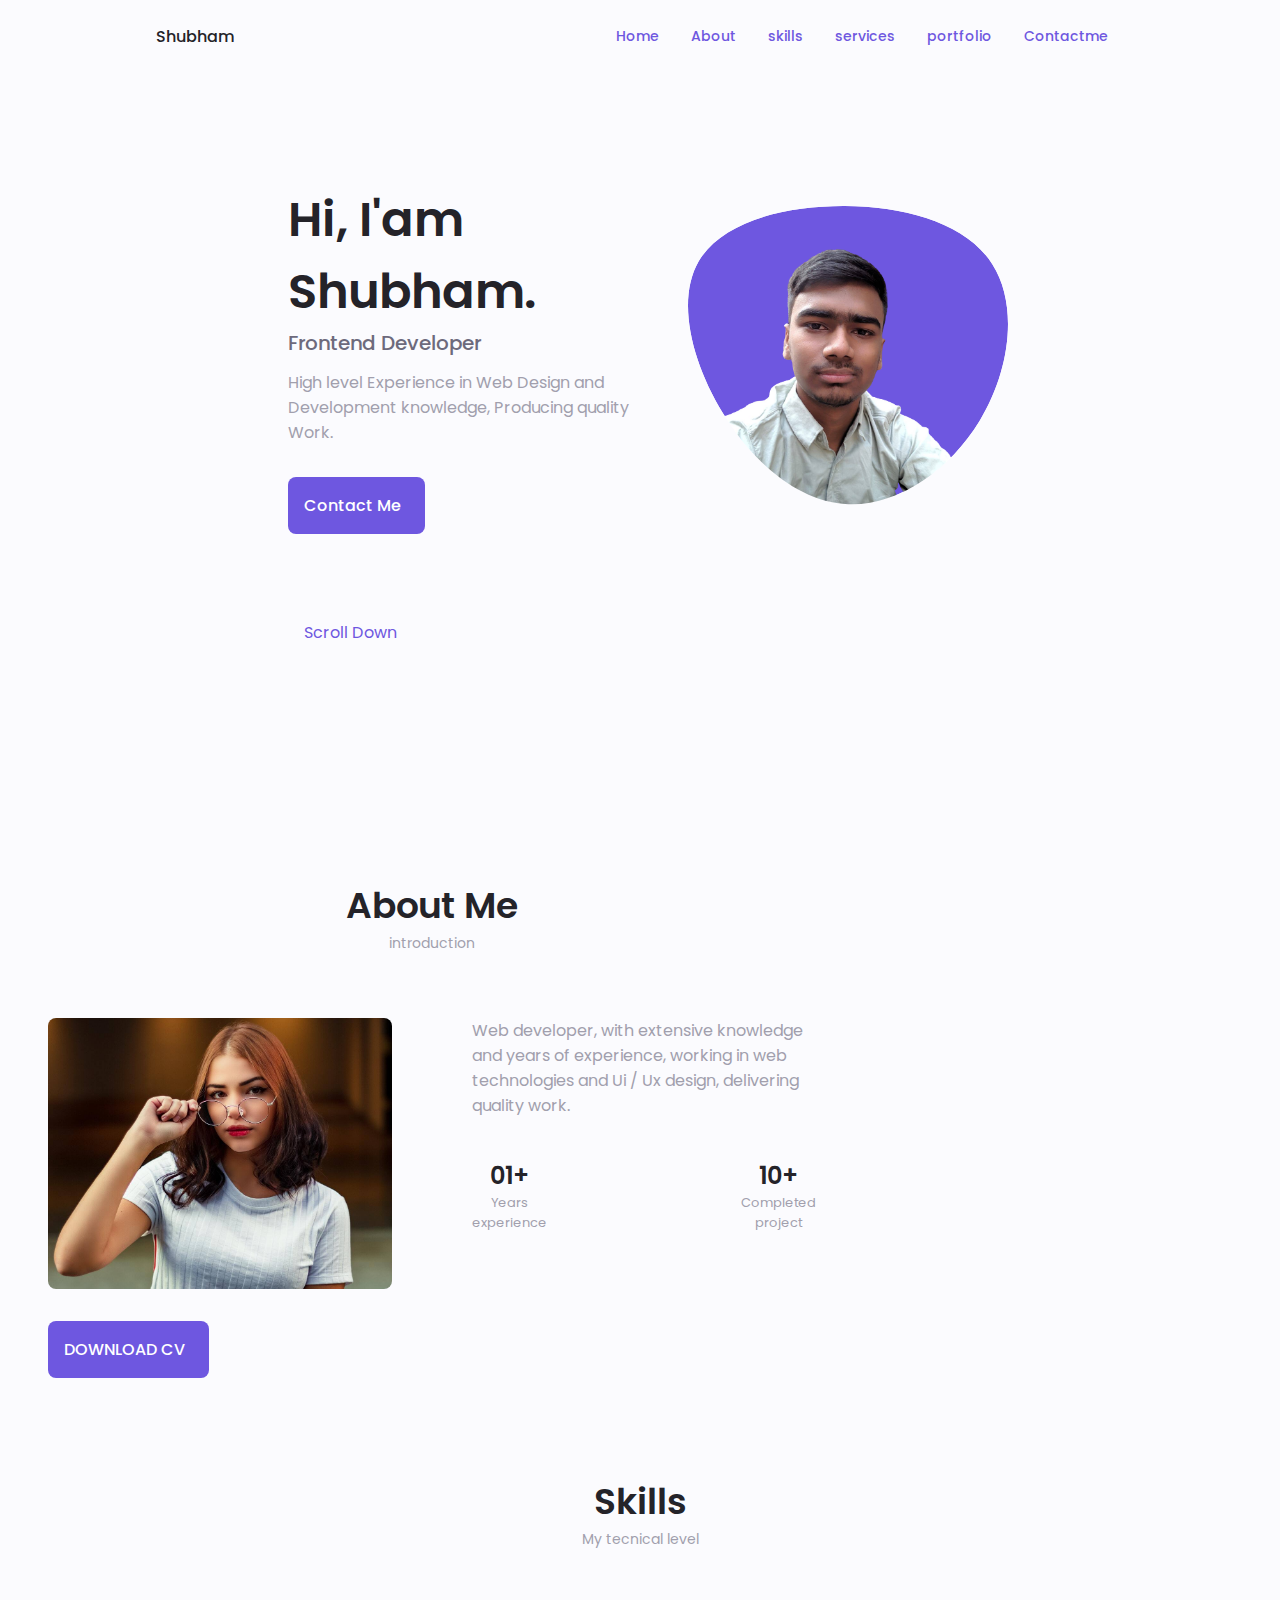
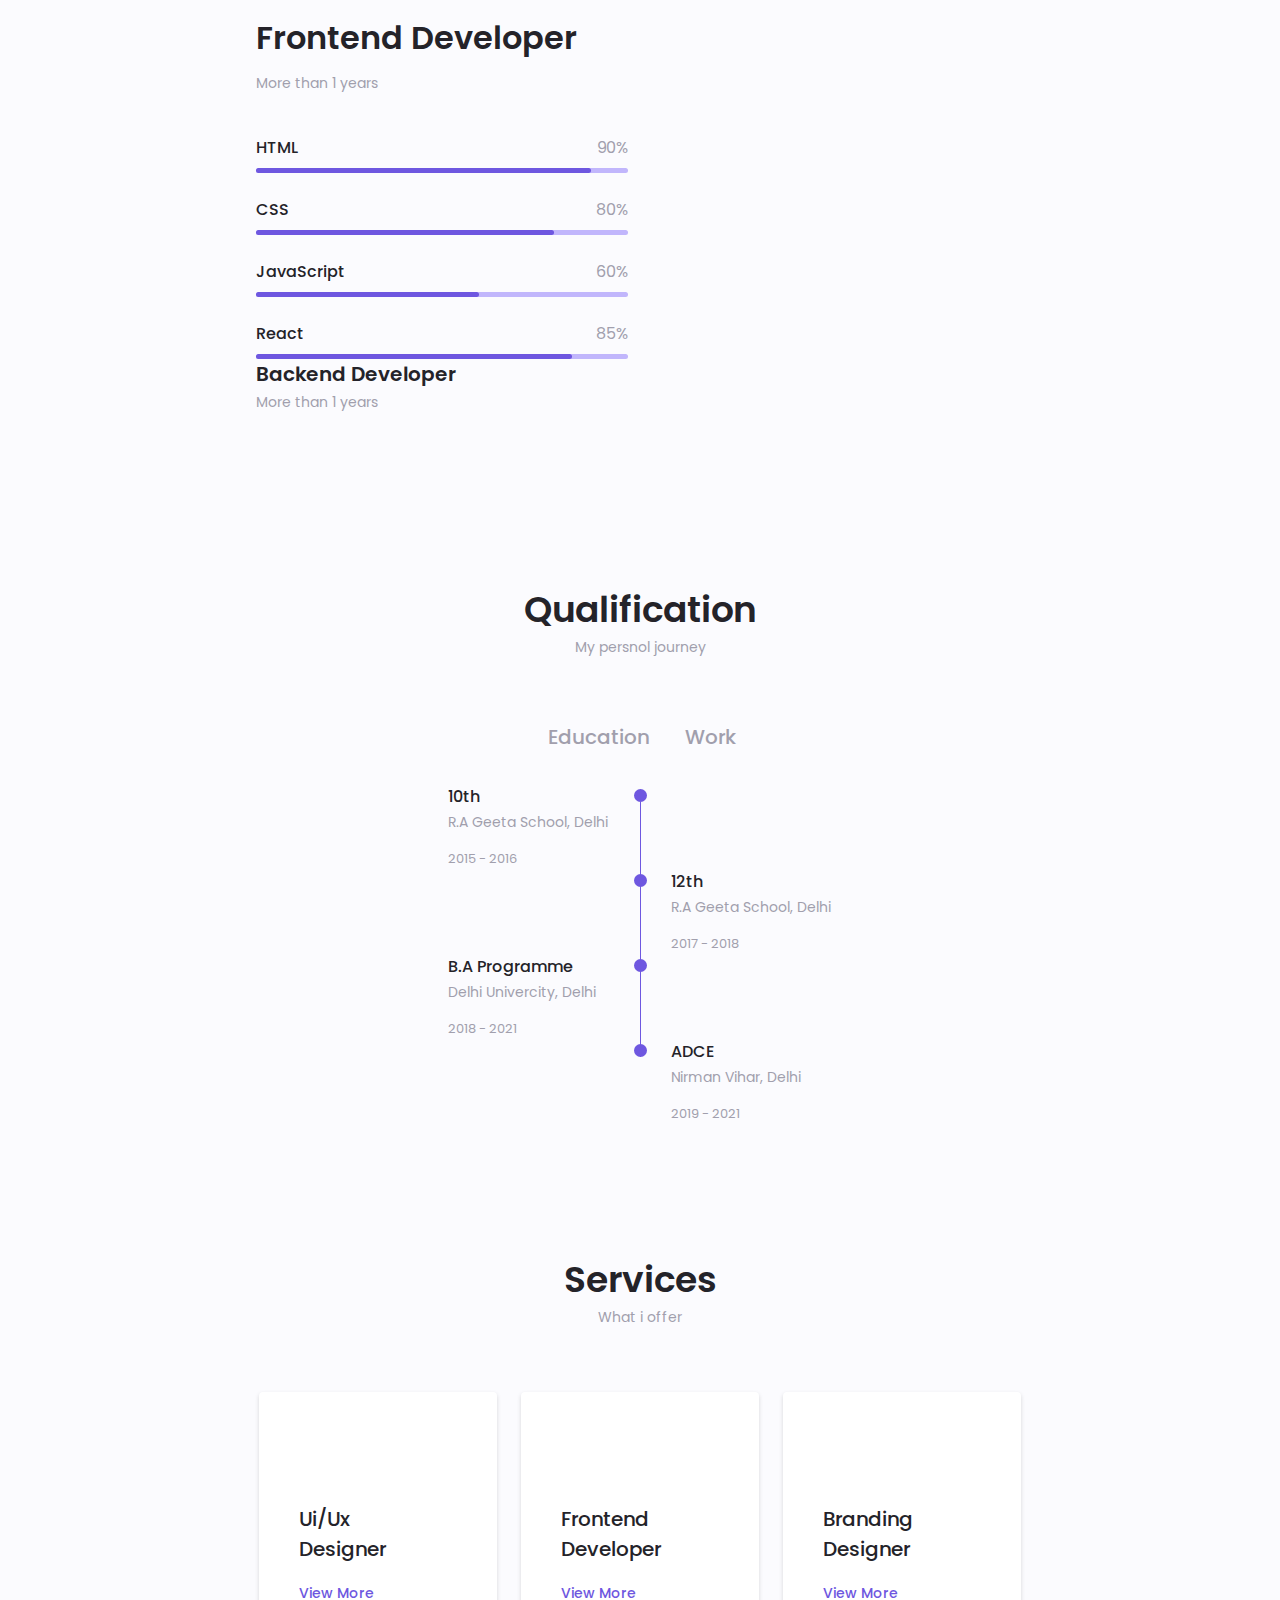
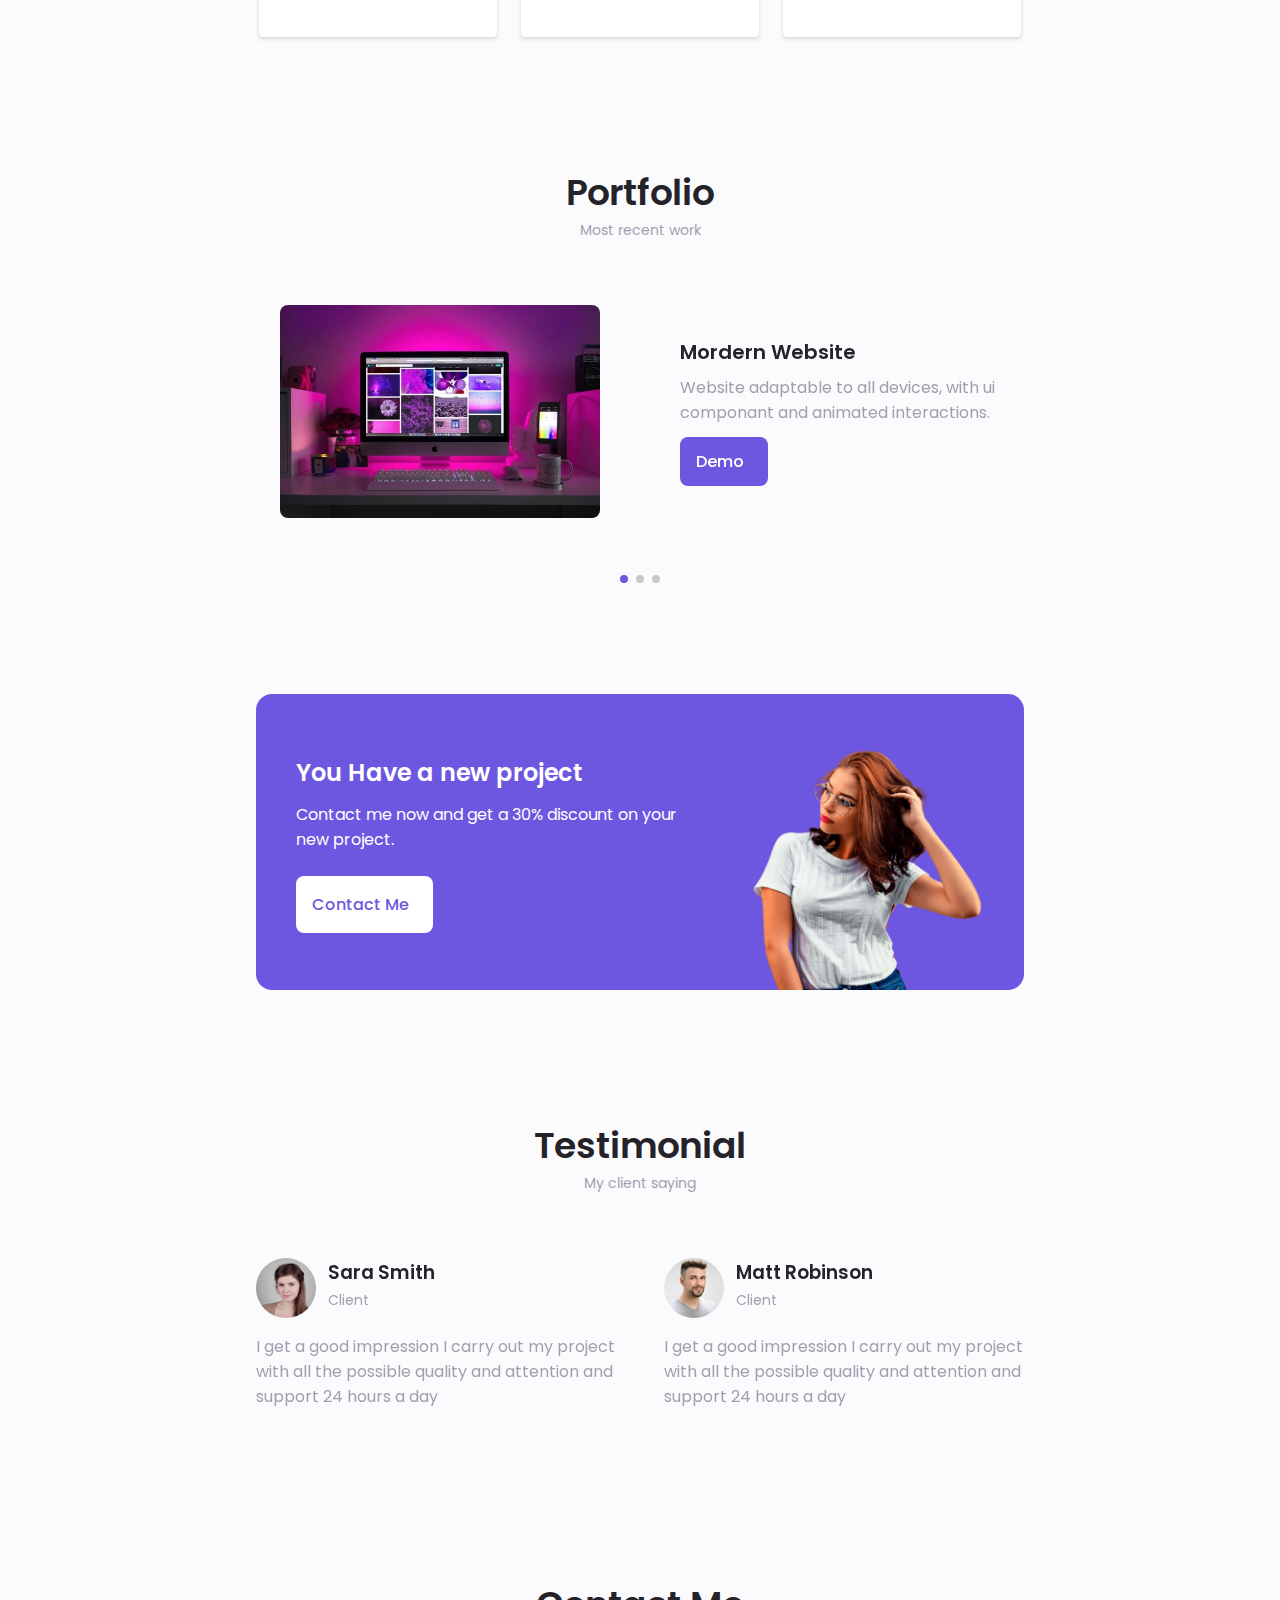
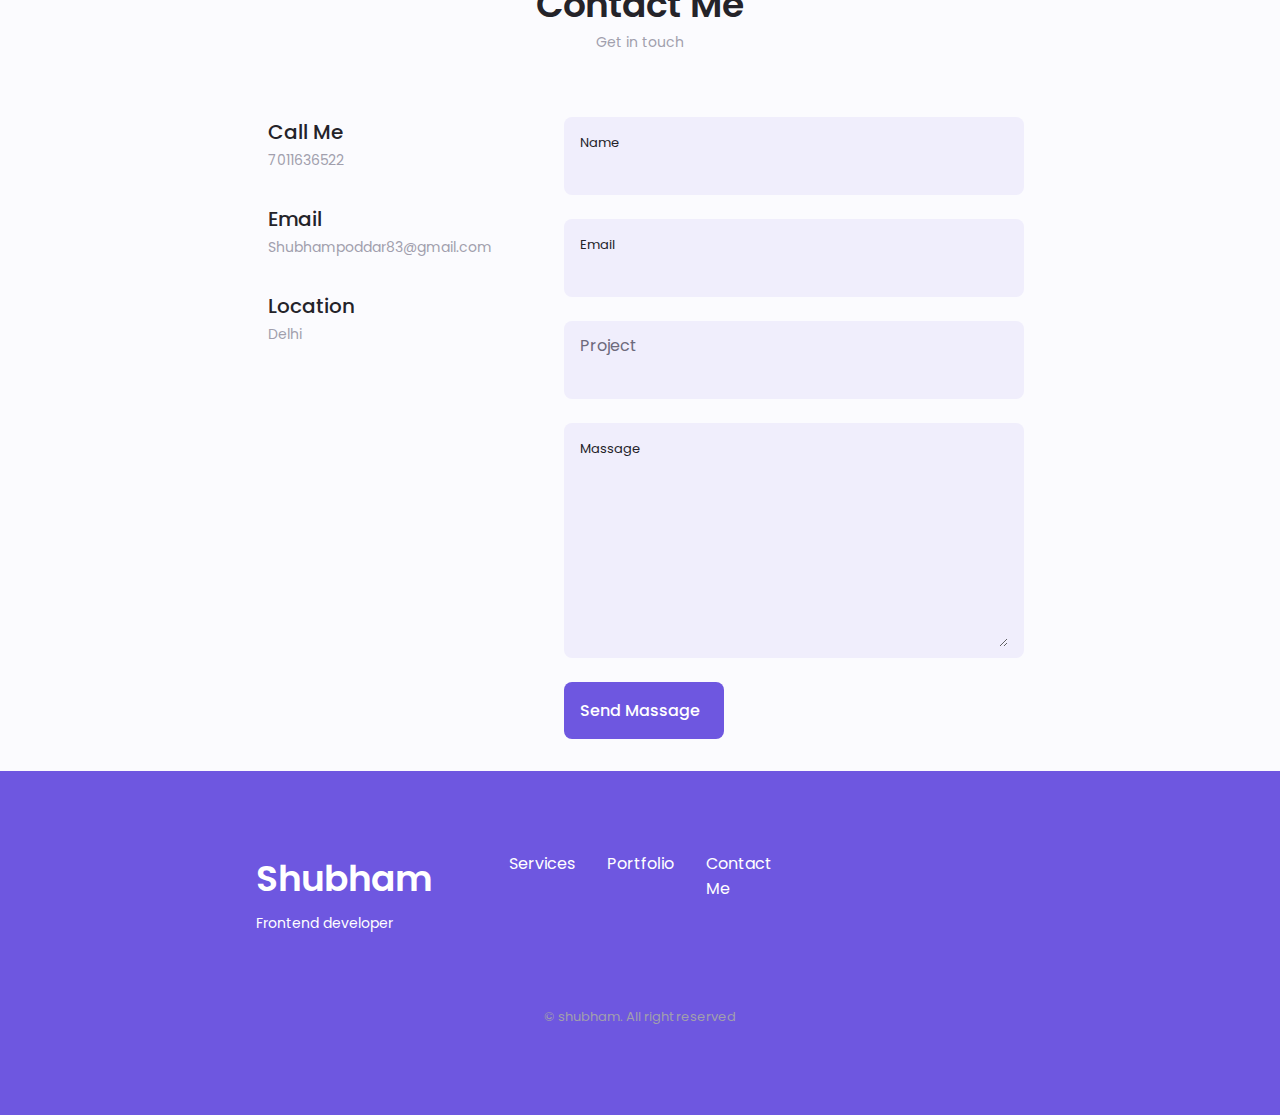
==== commit 4bb619d4: "marge" ====
--- a/index.html
+++ b/index.html
@@ -77,13 +77,13 @@
                 <div class="home__container container grid">
                     <div class="home__content grid">
                         <div class="home__social">
-                            <a href="" class="home__social-icon">
+                            <a href="https://www.linkedin.com/in/poddarshubham/" class="home__social-icon">
                                 <i class="uil uil-linkedin-alt"></i>
                             </a>
                             <a href="" target="_blank" class="home__social-icon">
                                 <i class="uil uil-dribbble"></i>
                             </a>
-                            <a href="" target="_blank" class="home__social-icon">
+                            <a href="https://github.com/shubham83" target="_blank" class="home__social-icon">
                                 <i class="uil uil-github-alt"></i>
                             </a>
                         </div>
@@ -135,19 +135,16 @@
                         <p class="about__decription">Web developer, with extensive knowledge and years of experience, working in web technologies and Ui / Ux design, delivering quality work.</p>
                         <div class="about__info">
                             <div>
-                                <span class="about__info-title">08+</span>
+                                <span class="about__info-title">01+</span>
                                 <span class="about__info-name">Years <br> experience</span>
                             </div>
 
                             <div>
-                                <span class="about__info-title">20+</span>
+                                <span class="about__info-title">10+</span>
                                 <span class="about__info-name">Completed <br> project</span>
                             </div>
 
-                            <div>
-                                <span class="about__info-title">05+</span>
-                                <span class="about__info-name">Companies <br> worked</span>
-                            </div>
+                            
                         </div>
                         
                     </div>
@@ -171,7 +168,7 @@
                             <i class="uil uil-brackets-curly skills__icon"></i>
                             <div>
                                 <h1 class="skills__titles">Frontend Developer</h1>
-                                <span class="skills__subtitle">More than 4 years </span>
+                                <span class="skills__subtitle">More than 1 years </span>
                             </div>
                             <i class="uil uil-angle-down skills__arrow"></i>
                         </div>
@@ -222,7 +219,7 @@
                             <i class="uil uil-server-network skills__icon"></i>
                             <div>
                                 <h1 class="skills__title">Backend Developer</h1>
-                                <span class="skills__subtitle">More than 2 years </span>
+                                <span class="skills__subtitle">More than 1 years </span>
                             </div>
                             <i class="uil uil-angle-down skills__arrow"></i>
                         </div>
@@ -241,20 +238,21 @@
                                     <h3 class="skills__name">Node Js</h3>
                                     <span class="skills__number">70%</span>
                                 </div>
-
+                                
                                 <div class="skills__bar">
                                     <span class="skills__percentage skills__node"></span>
                                 </div>
                                 </div> 
-                            <div class="skills__data">
-                                <div class="skills__titles">
-                                    <h3 class="skills__name">Firebase</h3>
-                                    <span class="skills__number">90%</span>
-                                </div>
-                                <div class="skills__bar">
-                                    <span class="skills__percentage skills__firebase"></span>
-                                </div>
-                            </div> 
+                                <div class="skills__data">
+                                    <div class="skills__titles">
+                                        <h3 class="skills__name">MongoDB</h3>
+                                        <span class="skills__number">90%</span>
+                                    </div>
+                                    
+                                    <div class="skills__bar">
+                                        <span class="skills__percentage skills__MongoDB"></span>
+                                    </div>
+                                    </div> 
                             <div class="skills__data">
                                 <div class="skills__titles">
                                     <h3 class="skills__name">Python</h3>
@@ -279,7 +277,7 @@
         <!--==================== QUALIFICATION ====================-->
         <section class="qualification section">
             <h2 class="section__title">Qualification</h2>
-            <span class="section__subtitle">My persnal journey</span>
+            <span class="section__subtitle">My persnol journey</span>
             <div class="qualification__container container">
                 <div class="qualification__tabs">
                     <div class="qualification__button button--flex qualification__active" data-target='#Education'>
@@ -297,11 +295,11 @@
                        <!--==================== QUALIFICATION 1 ====================-->
                        <div class="qualification__data">
                         <div>
-                            <h3 class="qualification__title">Computer Enginner</h3>
-                            <span class="qalification__subtitle">Peru - Univercity</span>
+                            <h3 class="qualification__title">10th</h3>
+                            <span class="qalification__subtitle">R.A Geeta School, Delhi</span>
                             <div class="qualification__calender">
                                 <i class="uil uil-calendar-alt"></i>
-                                2009 - 2014
+                                2015 - 2016
                             </div>
                         </div>
                         <div>
@@ -318,11 +316,11 @@
                                 <span class="qaulification__line"></span>
                             </div>
                             <div>
-                                <h3 class="qualification__title">Computer Enginner</h3>
-                                <span class="qalification__subtitle">Peru - Univercity</span>
+                                <h3 class="qualification__title">12th</h3>
+                                <span class="qalification__subtitle">R.A Geeta School, Delhi</span>
                                 <div class="qualification__calender">
                                     <i class="uil uil-calendar-alt"></i>
-                                    2009 - 2014
+                                    2017 - 2018
                                 </div>
                             </div>
                             
@@ -332,11 +330,11 @@
                            <!--==================== QUALIFICATION 3 ====================-->
                            <div class="qualification__data">
                             <div>
-                                <h3 class="qualification__title">Computer Enginner</h3>
-                                <span class="qalification__subtitle">Peru - Univercity</span>
+                                <h3 class="qualification__title">B.A Programme</h3>
+                                <span class="qalification__subtitle">Delhi Univercity, Delhi</span>
                                 <div class="qualification__calender">
                                     <i class="uil uil-calendar-alt"></i>
-                                    2009 - 2014
+                                    2018 - 2021
                                 </div>
                             </div>
                             <div>
@@ -354,11 +352,11 @@
                                 <!-- <span class="qaulification__line"></span> -->
                             </div>
                             <div>
-                                <h3 class="qualification__title">Computer Enginner</h3>
-                                <span class="qalification__subtitle">Peru - Univercity</span>
+                                <h3 class="qualification__title">ADCE</h3>
+                                <span class="qalification__subtitle">Nirman Vihar, Delhi</span>
                                 <div class="qualification__calender">
                                     <i class="uil uil-calendar-alt"></i>
-                                    2009 - 2014
+                                    2019 - 2021
                                 </div>
                             </div>
                             
@@ -372,21 +370,21 @@
                         <!--==================== QUALIFICATION 1 ====================-->
                         <div class="qualification__data">
                          <div> 
-                             <h3 class="qualification__title"> Enginner</h3>
-                             <span class="qalification__subtitle">Peru</span>
+                             <h3 class="qualification__title"> Frasher</h3>
+                             <!-- <span class="qalification__subtitle">Peru</span> -->
                              <div class="qualification__calender">
-                                 <i class="uil uil-calendar-alt"></i>
-                                 2009 - 2014
+                                 <!-- <i class="uil uil-calendar-alt"></i> -->
+                                 <!-- 2009 - 2014 -->
                              </div>
                          </div>
                          <div>
                              <span class="qaulification__rounder"></span>
-                             <span class="qaulification__line"></span>
+                             <!-- <span class="qaulification__line"></span> -->
                          </div>
                         </div>
 
                             <!--==================== QUALIFICATION 2 ====================-->
-                            <div class="qualification__data">
+                            <!-- <div class="qualification__data">
                              <div></div>
                              <div>
                                  <span class="qaulification__rounder"></span>
@@ -401,11 +399,11 @@
                                  </div>
                              </div>
                              
-                            </div>
+                            </div> -->
                             
 
                             <!--==================== QUALIFICATION 3 ====================-->
-                            <div class="qualification__data">
+                            <!-- <div class="qualification__data">
                              <div>
                                  <h3 class="qualification__title">Computer Enginner</h3>
                                  <span class="qalification__subtitle">Peru - Univercity</span>
@@ -418,15 +416,15 @@
                                  <span class="qaulification__rounder"></span>
                                  <span class="qaulification__line"></span>
                              </div>
-                            </div>
+                            </div> -->
                        
 
                             <!--==================== QUALIFICATION 4 ====================-->
-                            <div class="qualification__data">
+                            <!-- <div class="qualification__data">
                              <div></div>
                              <div>
                                  <span class="qaulification__rounder"></span>
-                                 <!-- <span class="qaulification__line"></span> -->
+                                 <span class="qaulification__line"></span>
                              </div>
                              <div>
                                  <h3 class="qualification__title">Computer Enginner</h3>
@@ -438,7 +436,7 @@
                              </div>
                              
                             </div>
-                            
+                             -->
                        
                            
                      </div>
@@ -472,15 +470,15 @@
                             </li>
                             <li class="services__modal-service">
                                 <i class="uil uil-check-circle services__madal-icon"></i>
-                                <p>I develop the user interface.</p>
+                                <p>Web page development.</p>
                             </li>
                             <li class="services__modal-service">
                                 <i class="uil uil-check-circle services__madal-icon"></i>
-                                <p>I develop the user interface.</p>
+                                <p>I create ux element interactions.</p>
                             </li>
                             <li class="services__modal-service">
                                 <i class="uil uil-check-circle services__madal-icon"></i>
-                                <p>I develop the user interface.</p>
+                                <p>I position your company brand..</p>
                             </li>
                         </ul>
                     </div>
@@ -489,42 +487,42 @@
             <!--==================== SERVICES 2 ====================-->
             <div class="services__content">
              <div>
-            <i class="uil uil-web-grid services__icon"></i>
+                <i class="uil uil-arrow services__icon"></i>
             <h3 class="services__title">Frontend <br> Developer</h3>
             </div>
             <span class="button button--flex button--small button--link services__button">
             View More
             <i class="uil uil-arrow-right button__icon"></i>
             </span>
-         <div class="services__modal">
-            <div class="services__modal-content">
-        <h4 class="services__modal-title">Frontend <br> Developer</h4>
-        <i class="uil uil-times services__modal-close"></i>
-        <ul class="services__modal-services grid">
-            <li class="services__modal-service">
-                <i class="uil uil-check-circle services__madal-icon"></i>
-                <p>I develop the user interface.</p>
-            </li>
-            <li class="services__modal-service">
-                <i class="uil uil-check-circle services__madal-icon"></i>
-                <p>I develop the user interface.</p>
-            </li>
-            <li class="services__modal-service">
-                <i class="uil uil-check-circle services__madal-icon"></i>
-                <p>I develop the user interface.</p>
-            </li>
-            <li class="services__modal-service">
-                <i class="uil uil-check-circle services__madal-icon"></i>
-                <p>I develop the user interface.</p>
-            </li>
-        </ul>
-    </div>
-</div>
+            <div class="services__modal">
+                <div class="services__modal-content">
+                    <h4 class="services__modal-title">Ui/Ux <br> Designer </h4>
+                    <i class="uil uil-times services__modal-close"></i>
+                    <ul class="services__modal-services grid">
+                        <li class="services__modal-service">
+                            <i class="uil uil-check-circle services__madal-icon"></i>
+                            <p>I develop the user interface.</p>
+                        </li>
+                        <li class="services__modal-service">
+                            <i class="uil uil-check-circle services__madal-icon"></i>
+                            <p>Web page development.</p>
+                        </li>
+                        <li class="services__modal-service">
+                            <i class="uil uil-check-circle services__madal-icon"></i>
+                            <p>I create ux element interactions.</p>
+                        </li>
+                        <li class="services__modal-service">
+                            <i class="uil uil-check-circle services__madal-icon"></i>
+                            <p>I position your company brand..</p>
+                        </li>
+                    </ul>
+                </div>
+            </div>
             </div>
             <!--==================== SERVICES 3 ====================-->
             <div class="services__content">
 <div>
-    <i class="uil uil-web-grid services__icon"></i>
+    <i class="uil uil-pen services__icon"></i>
     <h3 class="services__title">Branding <br> Designer </h3>
 </div>
 <span class="button button--flex button--small button--link services__button">
@@ -542,15 +540,15 @@
             </li>
             <li class="services__modal-service">
                 <i class="uil uil-check-circle services__madal-icon"></i>
-                <p>I develop the user interface.</p>
+                <p>Web page development.</p>
             </li>
             <li class="services__modal-service">
                 <i class="uil uil-check-circle services__madal-icon"></i>
-                <p>I develop the user interface.</p>
+                <p>I create ux element interactions.</p>
             </li>
             <li class="services__modal-service">
                 <i class="uil uil-check-circle services__madal-icon"></i>
-                <p>I develop the user interface.</p>
+                <p>I position your company brand..</p>
             </li>
         </ul>
     </div>
@@ -574,7 +572,7 @@
                             <p class="portfolio__description">
                                 Website adaptable to all devices, with ui componant and animated interactions.
                             </p>
-                            <a href="#" class="button button--flex button--small portfolio__button">
+                            <a href="https://onlyweb.tk/" class="button button--flex button--small portfolio__button">
                                 Demo
                                 <i class="uil uil-arrow-right button__icon"></i>
                             </a>
@@ -589,7 +587,7 @@
                             <p class="portfolio__description">
                                 Website adaptable to all devices, with ui componant and animated interactions.
                             </p>
-                            <a href="#" class="button button--flex button--small portfolio__button">
+                            <a href="https://todolist-1mo3.onrender.com" class="button button--flex button--small portfolio__button">
                                 Demo
                                 <i class="uil uil-arrow-right button__icon"></i>
                             </a>
@@ -604,7 +602,7 @@
                             <p class="portfolio__description">
                                 Website adaptable to all devices, with ui componant and animated interactions.
                             </p>
-                            <a href="#" class="button button--flex button--small portfolio__button">
+                            <a href="https://blog-project-zkpg.onrender.com" class="button button--flex button--small portfolio__button">
                                 Demo
                                 <i class="uil uil-arrow-right button__icon"></i>
                             </a>
--- a/assets/css/styles.css
+++ b/assets/css/styles.css
@@ -296,7 +296,7 @@
   fill: var(--first-color);
 }
 .home__blob-img{
-  width: 170px;
+  width: 200px;
 }
 .home__data{
   grid-column: 1/3;
@@ -487,7 +487,9 @@
 .skills__python{
   width: 55%;
 }
-
+.skills__MongoDB{
+  width: 90%;
+}
 .skills__close .skills__list{
   height: 0;
   overflow: hidden;
@@ -801,12 +803,13 @@
 /*==================== FOOTER ====================*/
 .footer{
   padding: 2rem;
+  background-color: var(--first-color-second);
 }
 .footer__container{
   row-gap: 3.5rem;
 }
 .footer__bg{
-  background-color: var(--first-color-second);
+  
   padding: 2rem 0 3rem;
 }
 .footer__title{
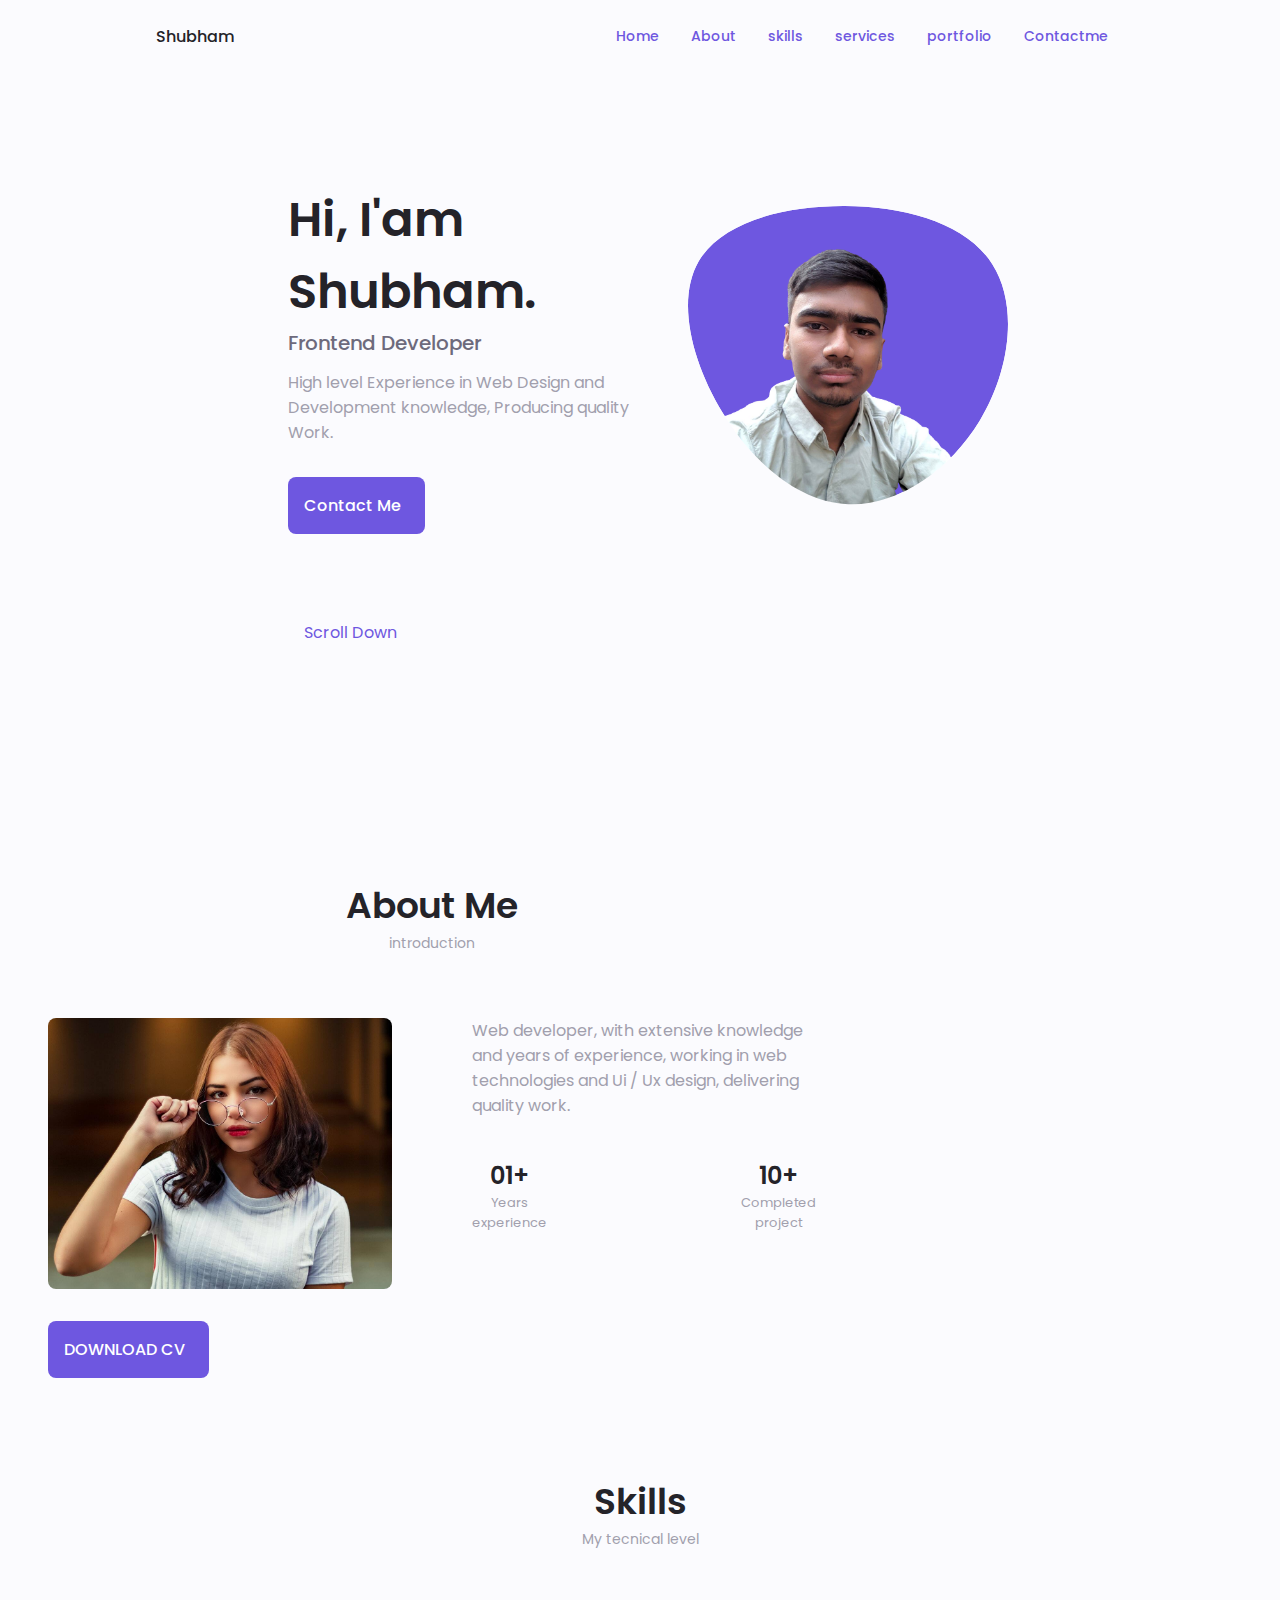
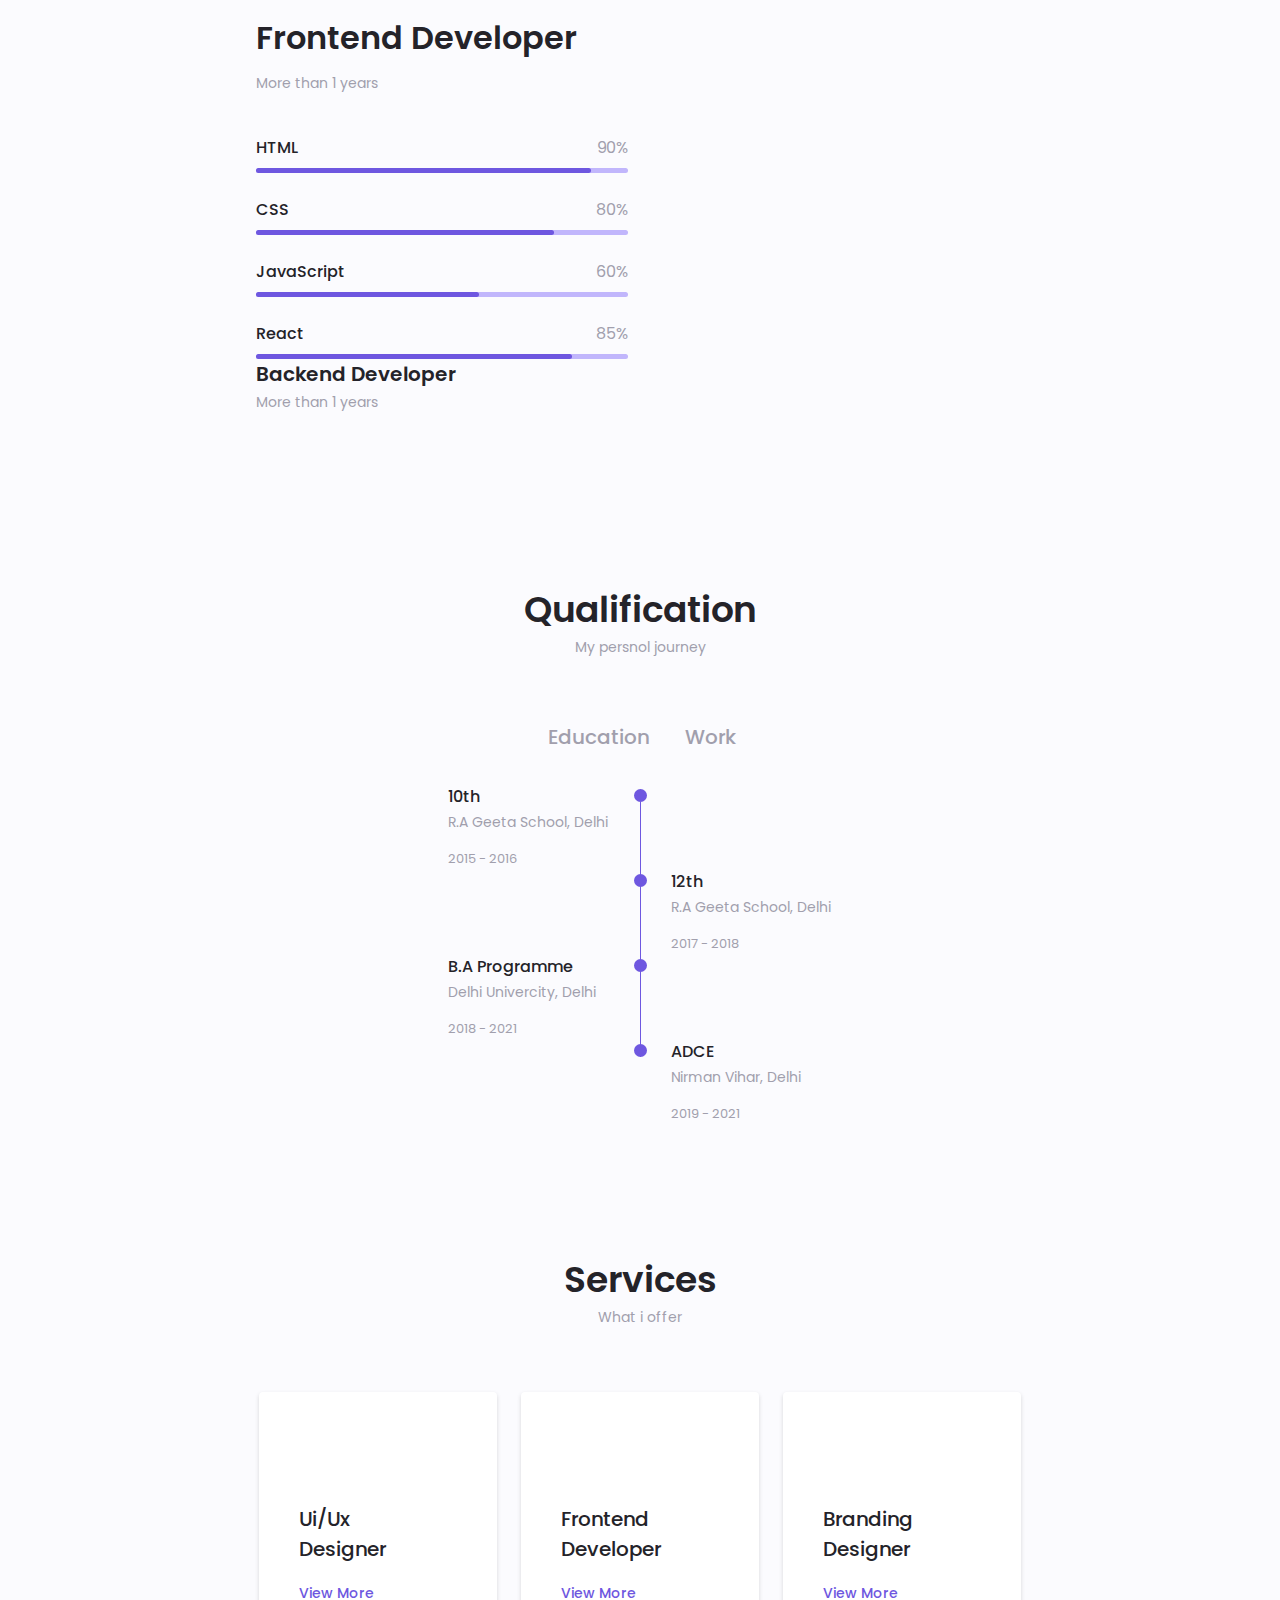
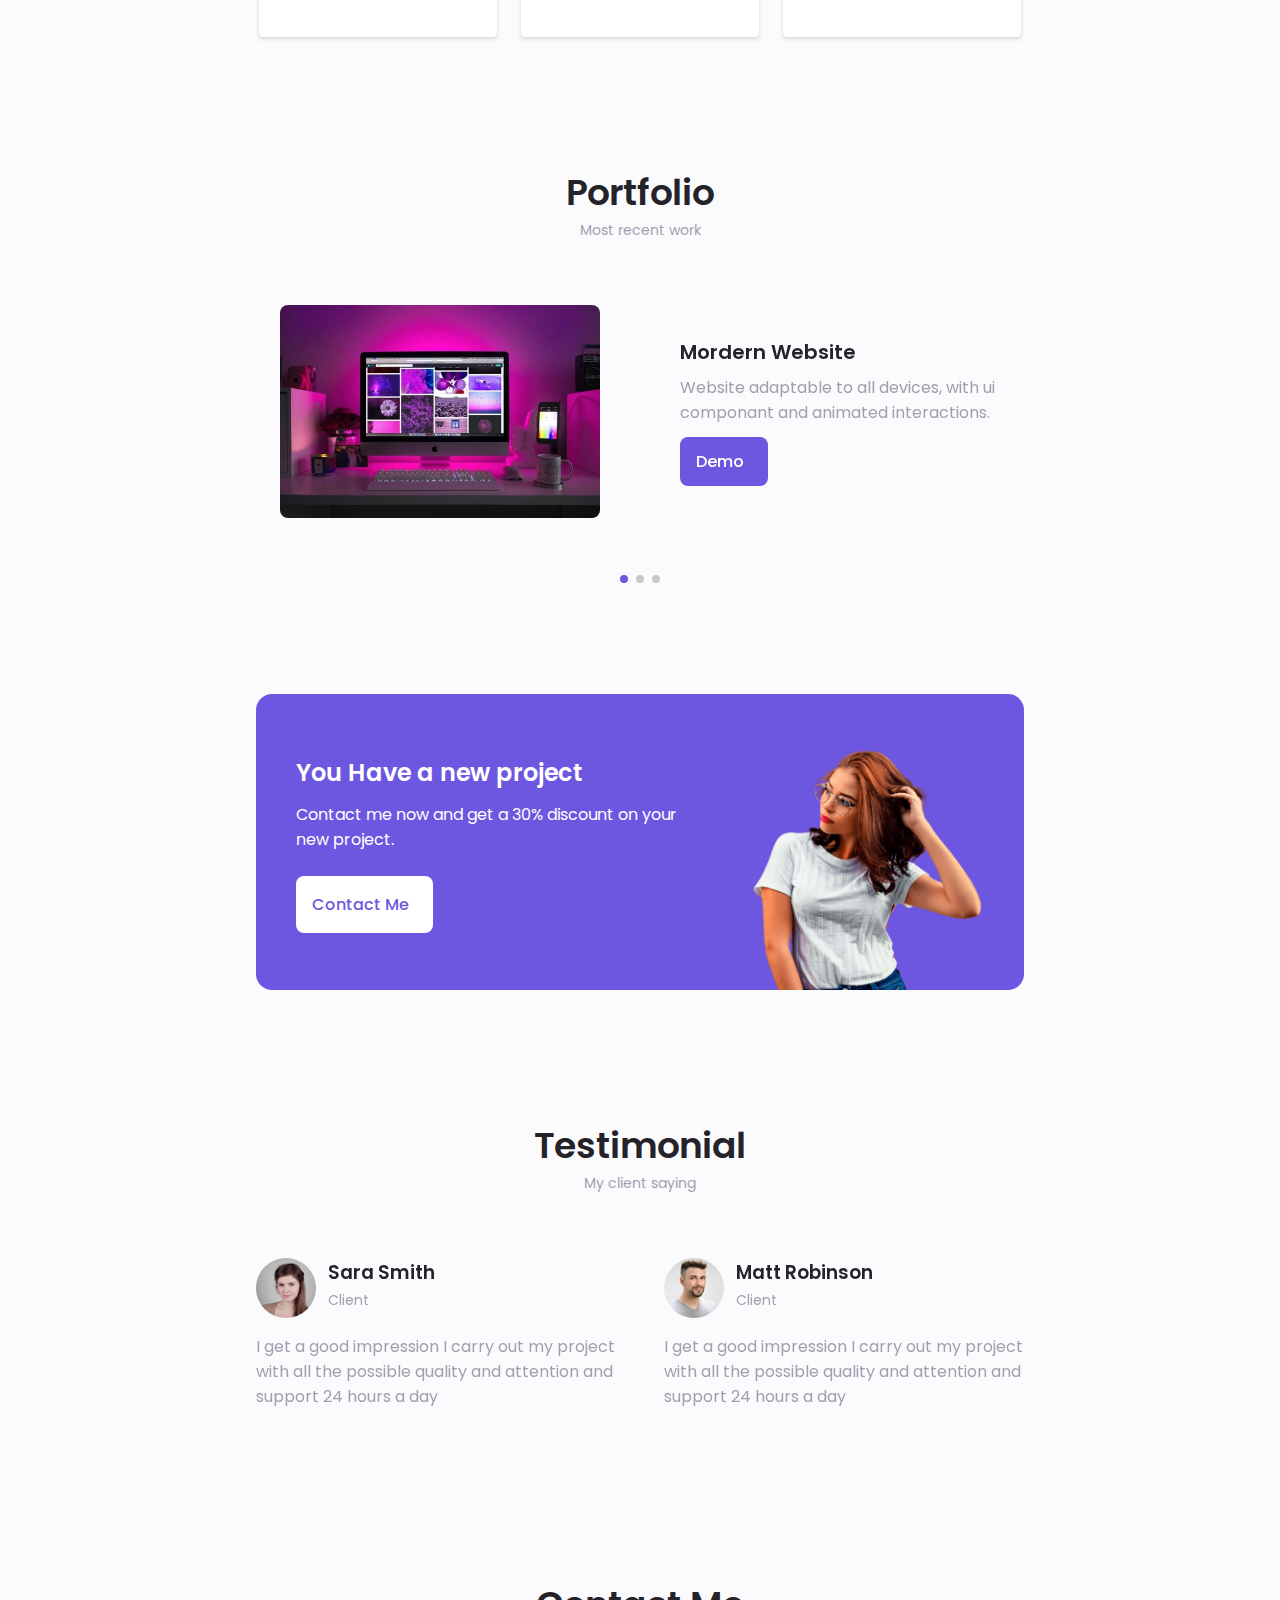
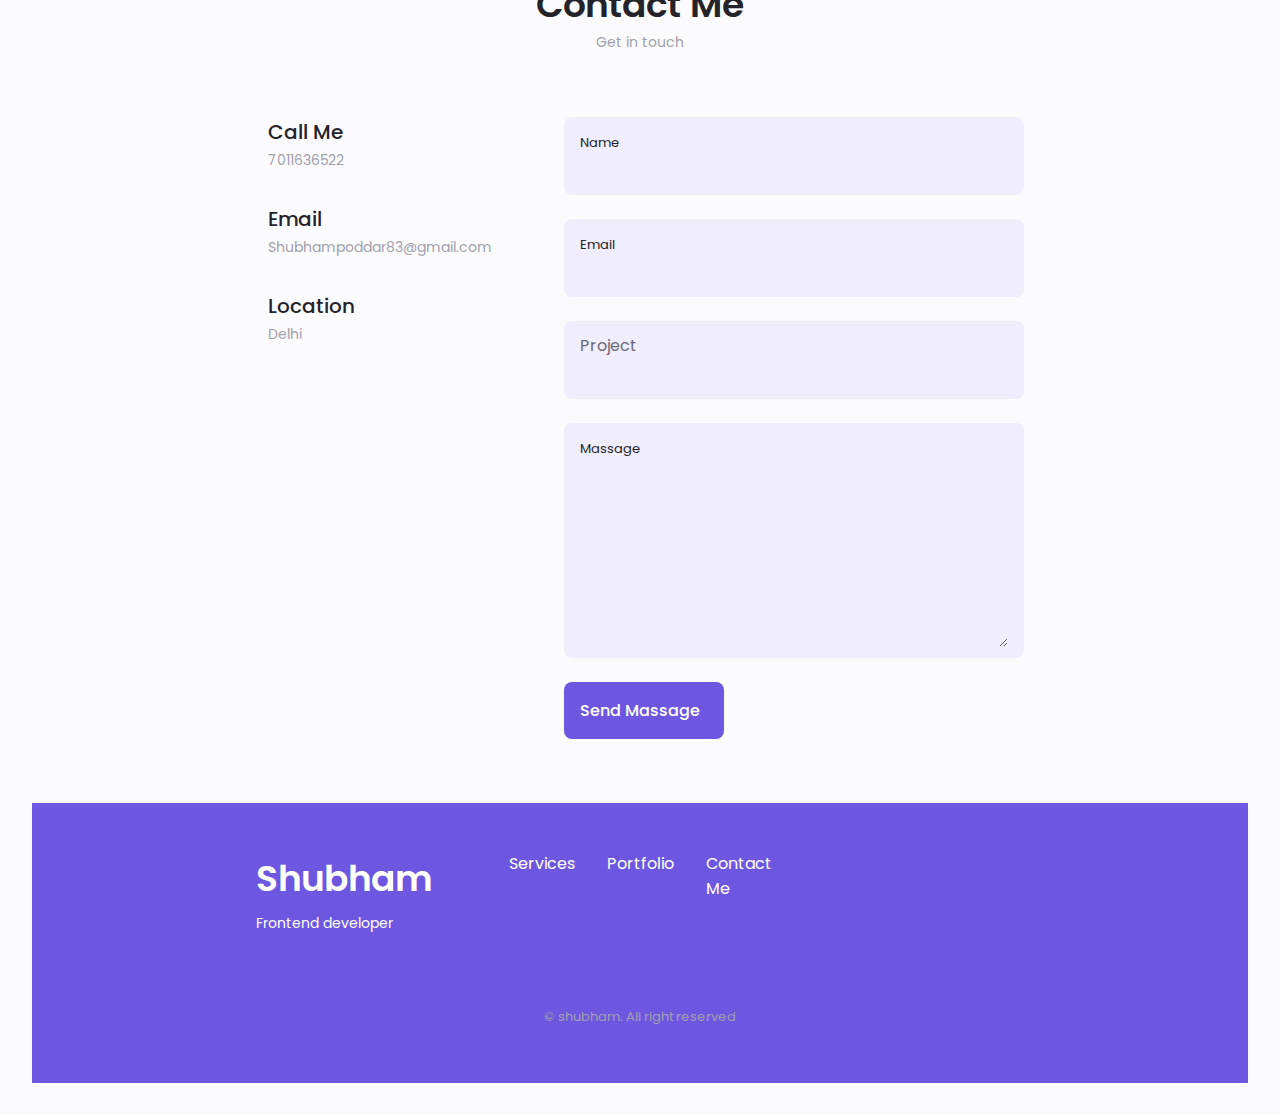
==== commit 97a370d6: "first commit" ====
--- a/index.html
+++ b/index.html
@@ -151,7 +151,7 @@
                 </div>
             </section>
             <div class="about__buttons">
-                <a href="assets/pdf/Resume (Full Stack).docx.pdf" class="button button--flex">
+                <a href="assets/pdf/Resume (FrontEnd).docx.pdf" class="button button--flex">
                     DOWNLOAD CV<i class="uil uil-download-alt button__icon"></i>
                 </a>
             </div>
--- a/assets/css/styles.css
+++ b/assets/css/styles.css
@@ -803,13 +803,13 @@
 /*==================== FOOTER ====================*/
 .footer{
   padding: 2rem;
-  background-color: var(--first-color-second);
+  
 }
 .footer__container{
   row-gap: 3.5rem;
 }
 .footer__bg{
-  
+  background-color: var(--first-color-second);
   padding: 2rem 0 3rem;
 }
 .footer__title{
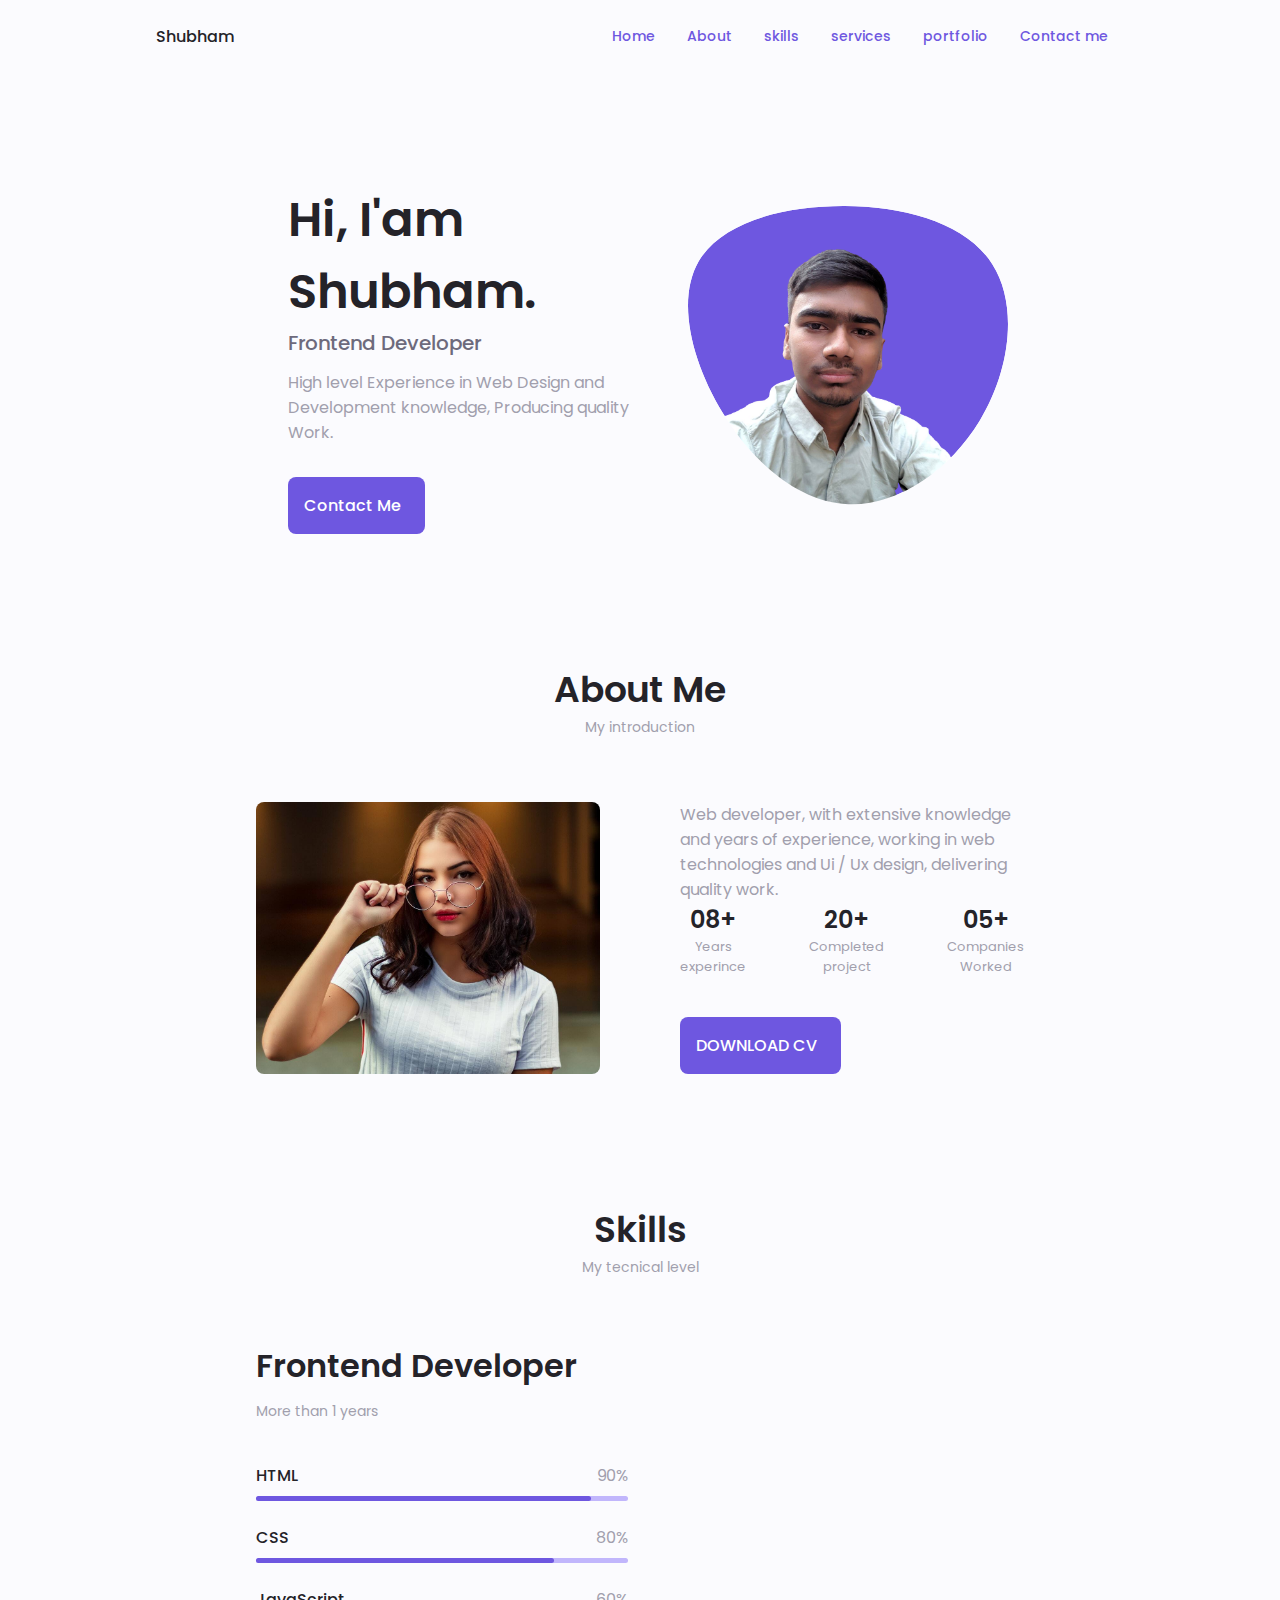
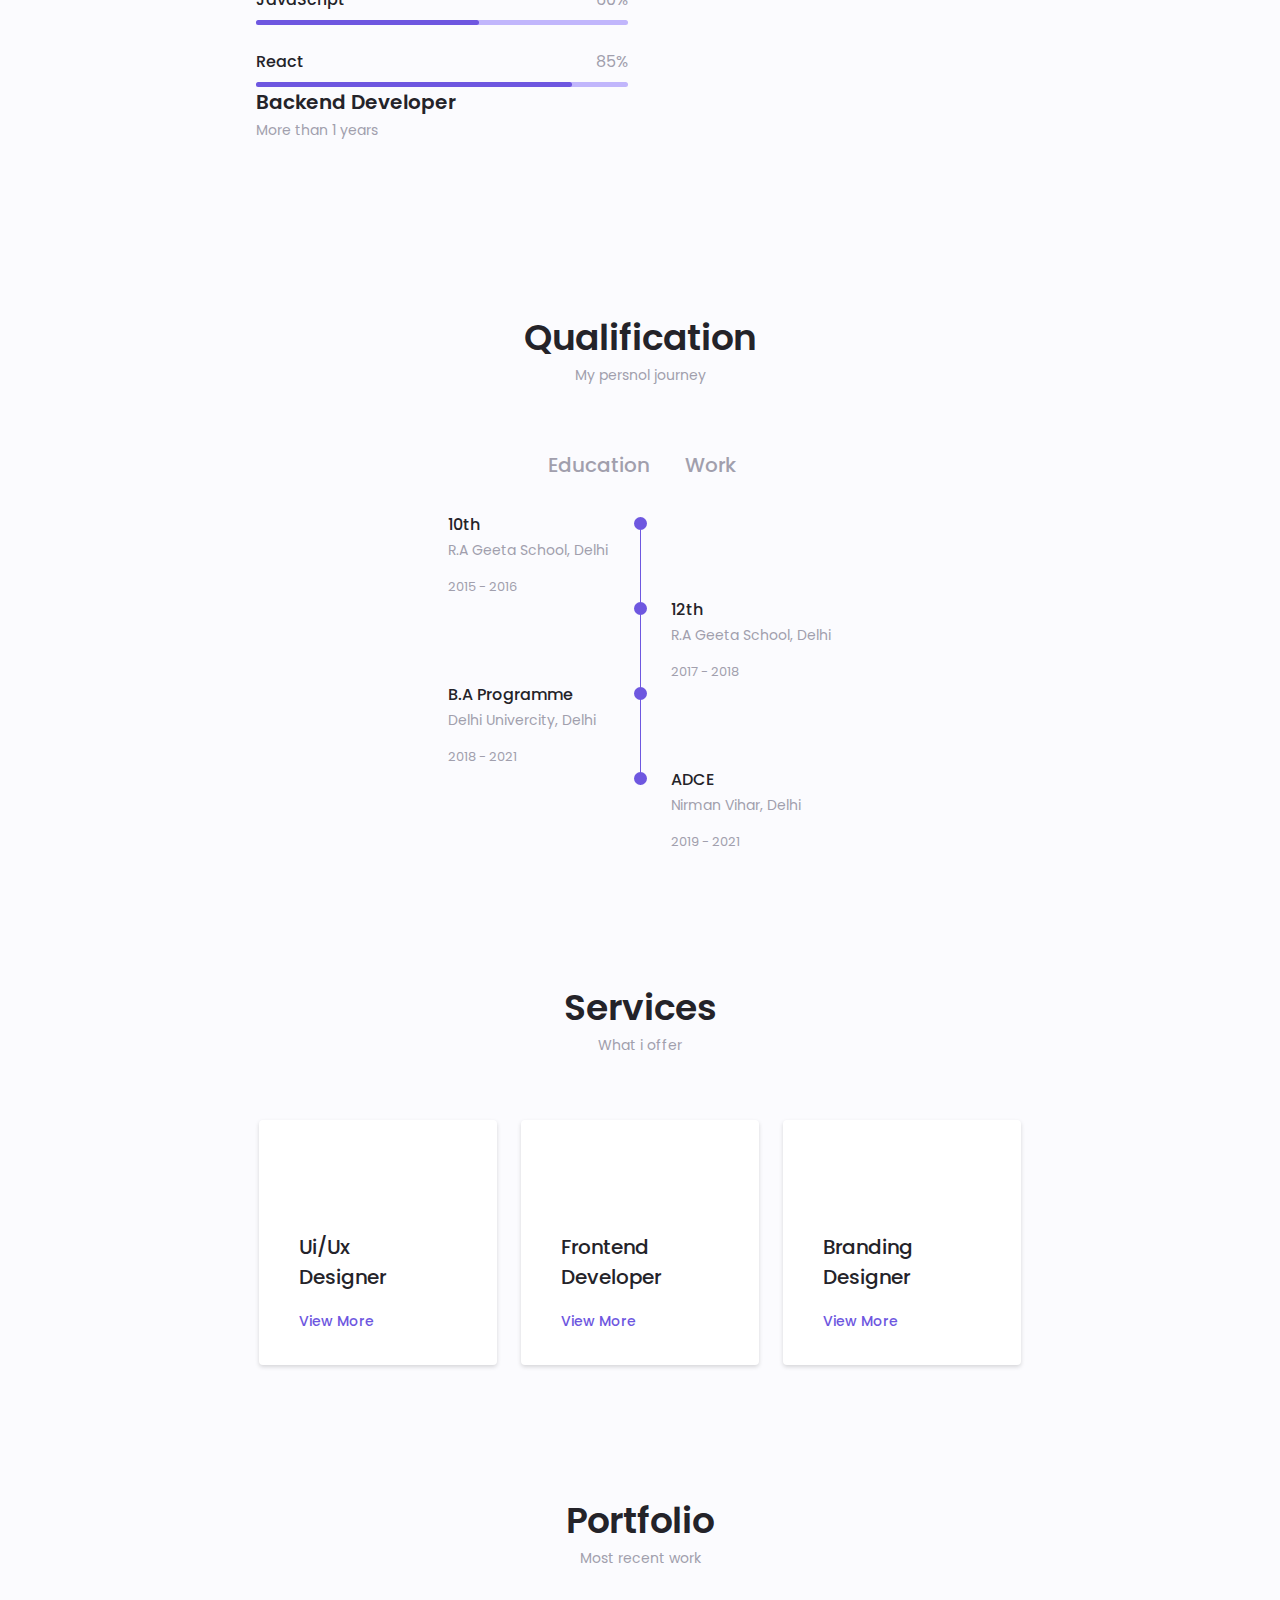
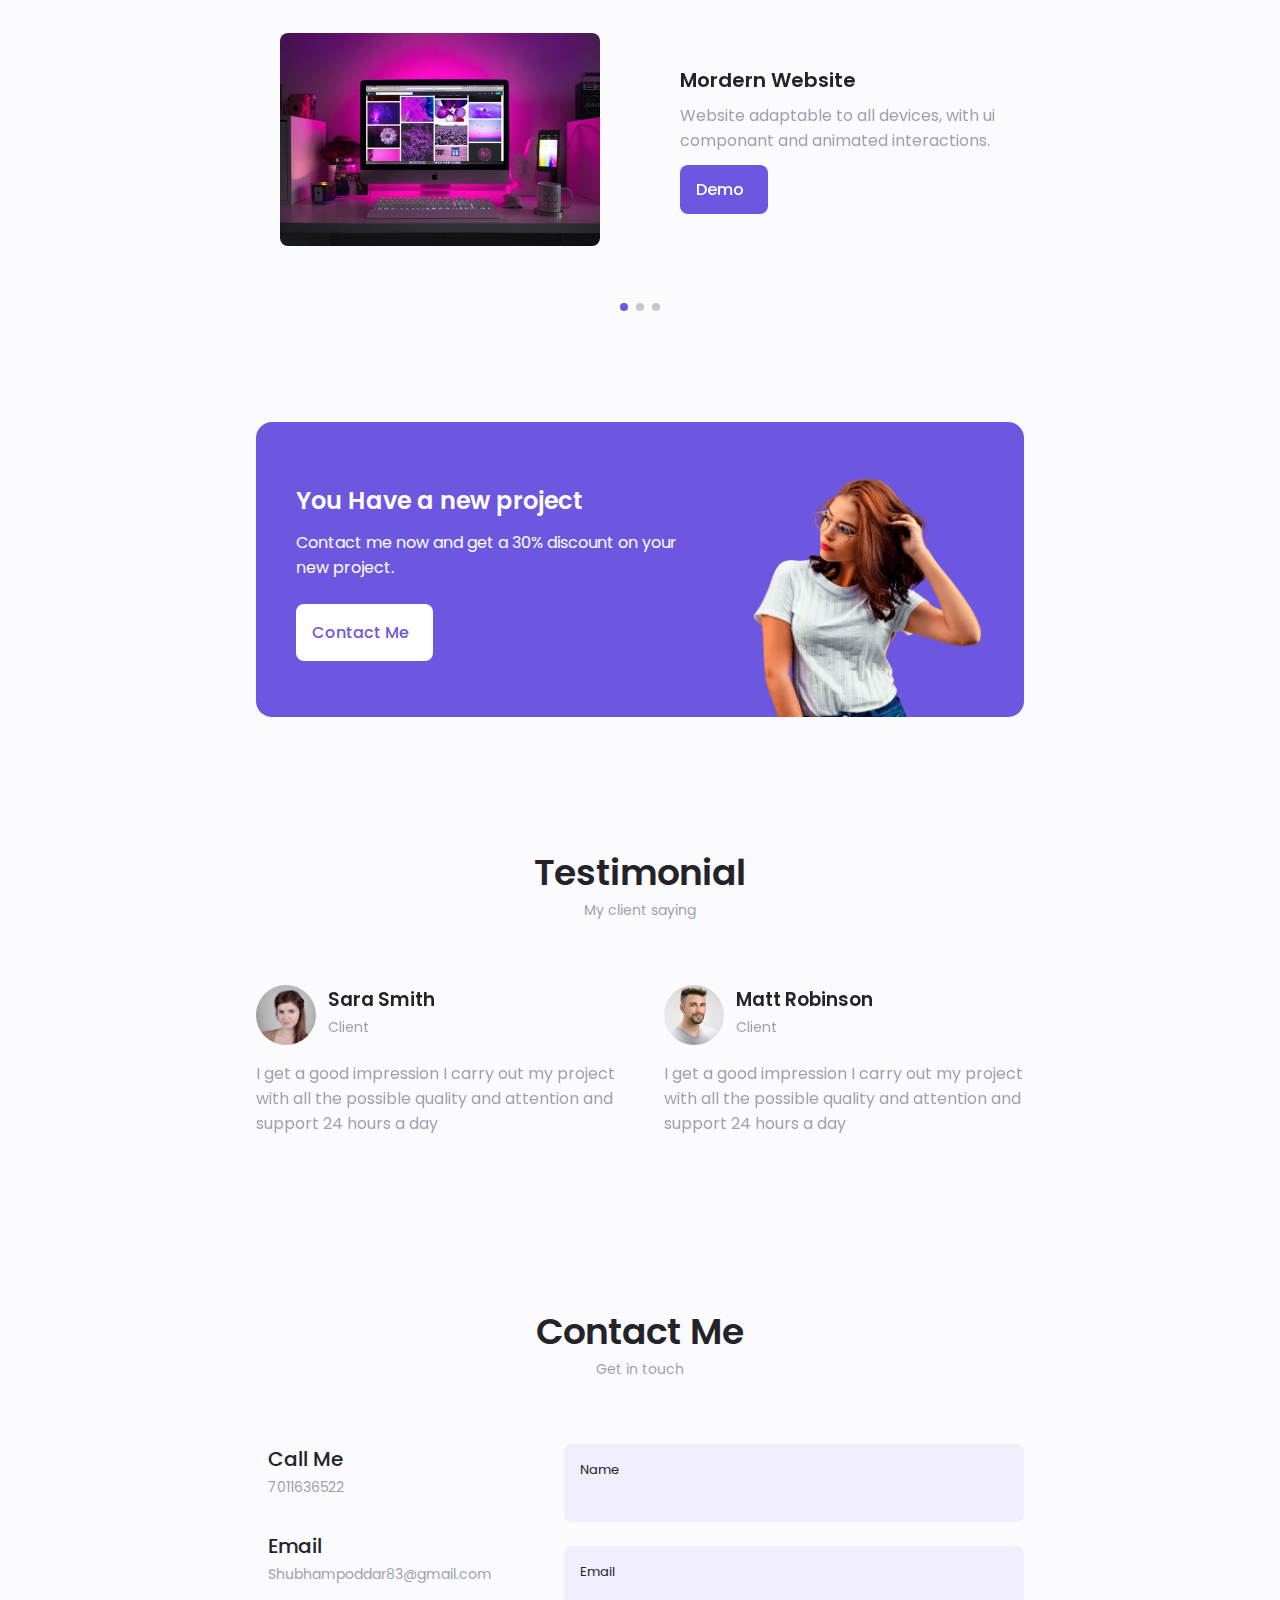
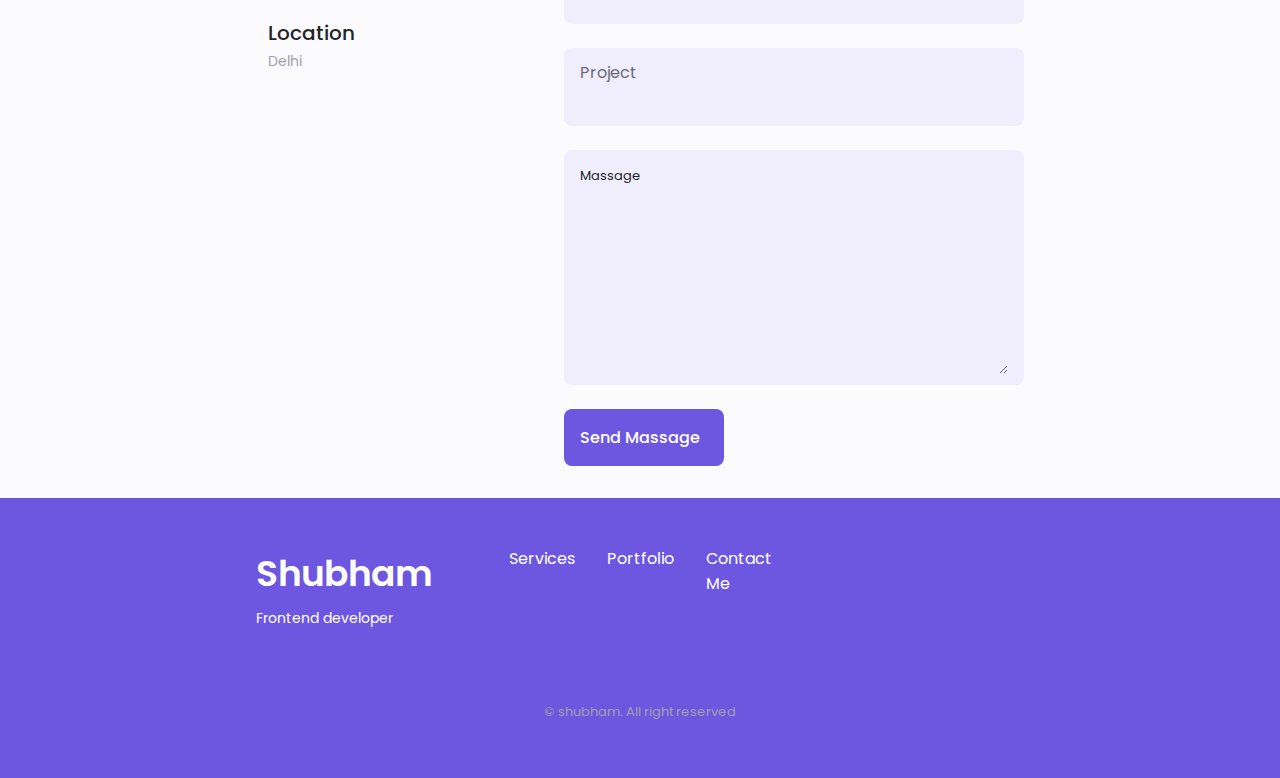
==== commit 768c52d1: "Better-ver" ====
--- a/index.html
+++ b/index.html
@@ -53,7 +53,7 @@
                        </li>
                        <li class="nav__item">
                         <a href="#contact" class="nav__link active-link">
-                            <i class="uil uil-message nav__icon"></i>Contactme
+                            <i class="uil uil-message nav__icon"></i>Contact me
                         </a>
                        </li>
                     </ul>
@@ -116,48 +116,51 @@
                         </div>
                         
                     </div>
-                    <div class="home__scroll">
-                        <a href="#about" class="home__scroll-button button--flex">
-                            <i class="uil uil-mouse-alt home__scroll-mouse"></i>
-                            <span class="home__scroll-text">Scroll Down</span>
-                            <i class="uil uil-arrow-down home__scroll-arrow"></i>
-                    </div>
+                   
                 </div>
             </section>
 
             <!--==================== ABOUT ====================-->
-            <section class="about section" id="about">
-                <h2 class="section__title">About Me</h2>
-                <span class="section__subtitle">introduction</span>
-                <div class="about__container container grid">
-                    <img src="assets/img/about.jpg" alt="" class="about__img">
-                    <div class="about__data">
-                        <p class="about__decription">Web developer, with extensive knowledge and years of experience, working in web technologies and Ui / Ux design, delivering quality work.</p>
-                        <div class="about__info">
-                            <div>
-                                <span class="about__info-title">01+</span>
-                                <span class="about__info-name">Years <br> experience</span>
-                            </div>
-
-                            <div>
-                                <span class="about__info-title">10+</span>
-                                <span class="about__info-name">Completed <br> project</span>
-                            </div>
-
-                            
-                        </div>
-                        
-                    </div>
-                </div>
-            </section>
-            <div class="about__buttons">
-                <a href="assets/pdf/Resume (FrontEnd).docx.pdf" class="button button--flex">
-                    DOWNLOAD CV<i class="uil uil-download-alt button__icon"></i>
-                </a>
-            </div>
+          <section class="about section" id="about">
+            <h1 class="section__title">About Me</h2>
+            <span class="section__subtitle">My introduction</span>
+            
+            <div class="about__container container grid">
+                <img src="assets/img/about.jpg" alt="" class="about__img">
+                <div class="about__data">
+                    <p class="about_desription">
+                        Web developer, with extensive knowledge and years of experience, working in web technologies and Ui / Ux design, delivering quality work.
+                    </p>
+                    <div class="about__info">
+                        <div>
+                            <span class="about__info-title">08+</span>
+                            <span class="about__info-name">Years <br> experince</span>
+                        </div>
+
+                        <div>
+                            <span class="about__info-title">20+</span>
+                            <span class="about__info-name">Completed <br> project</span>
+                        </div>
+
+                        <div>
+                            <span class="about__info-title">05+</span>
+                            <span class="about__info-name">Companies <br> Worked</span>
+                        </div>
+                       
+                    </div>
+                    <div class="about__buttons">
+                        <a href="assets/pdf/Resume (FrontEnd).docx.pdf" class="button button--flex">
+                            DOWNLOAD CV<i class="uil uil-download-alt button__icon"></i>
+                        </a>
+                    </div>
+                    
+                </div>
+            </div>
+            
+          </section>
         
-         <!--==================== SKILLS ====================--> 
-         <section class="skills section" id="skills">
+          <!--==================== SKILLS ====================--> 
+          <section class="skills section" id="skills">
             <h2 class="section__title">Skills</h2>
             <span class="section__subtitle">My tecnical level</span>
             <div class="skills_container container grid">
@@ -779,8 +782,8 @@
     </main>
 
     <!--==================== FOOTER ====================-->
-    <footer class="footer">
-        <div class="footer__bg">
+    <footer class="footer footer__bg">
+        <div class="">
             <div class="footer__container container grid">
                 <div>
                     <h1 class="footer__title">Shubham</h1>
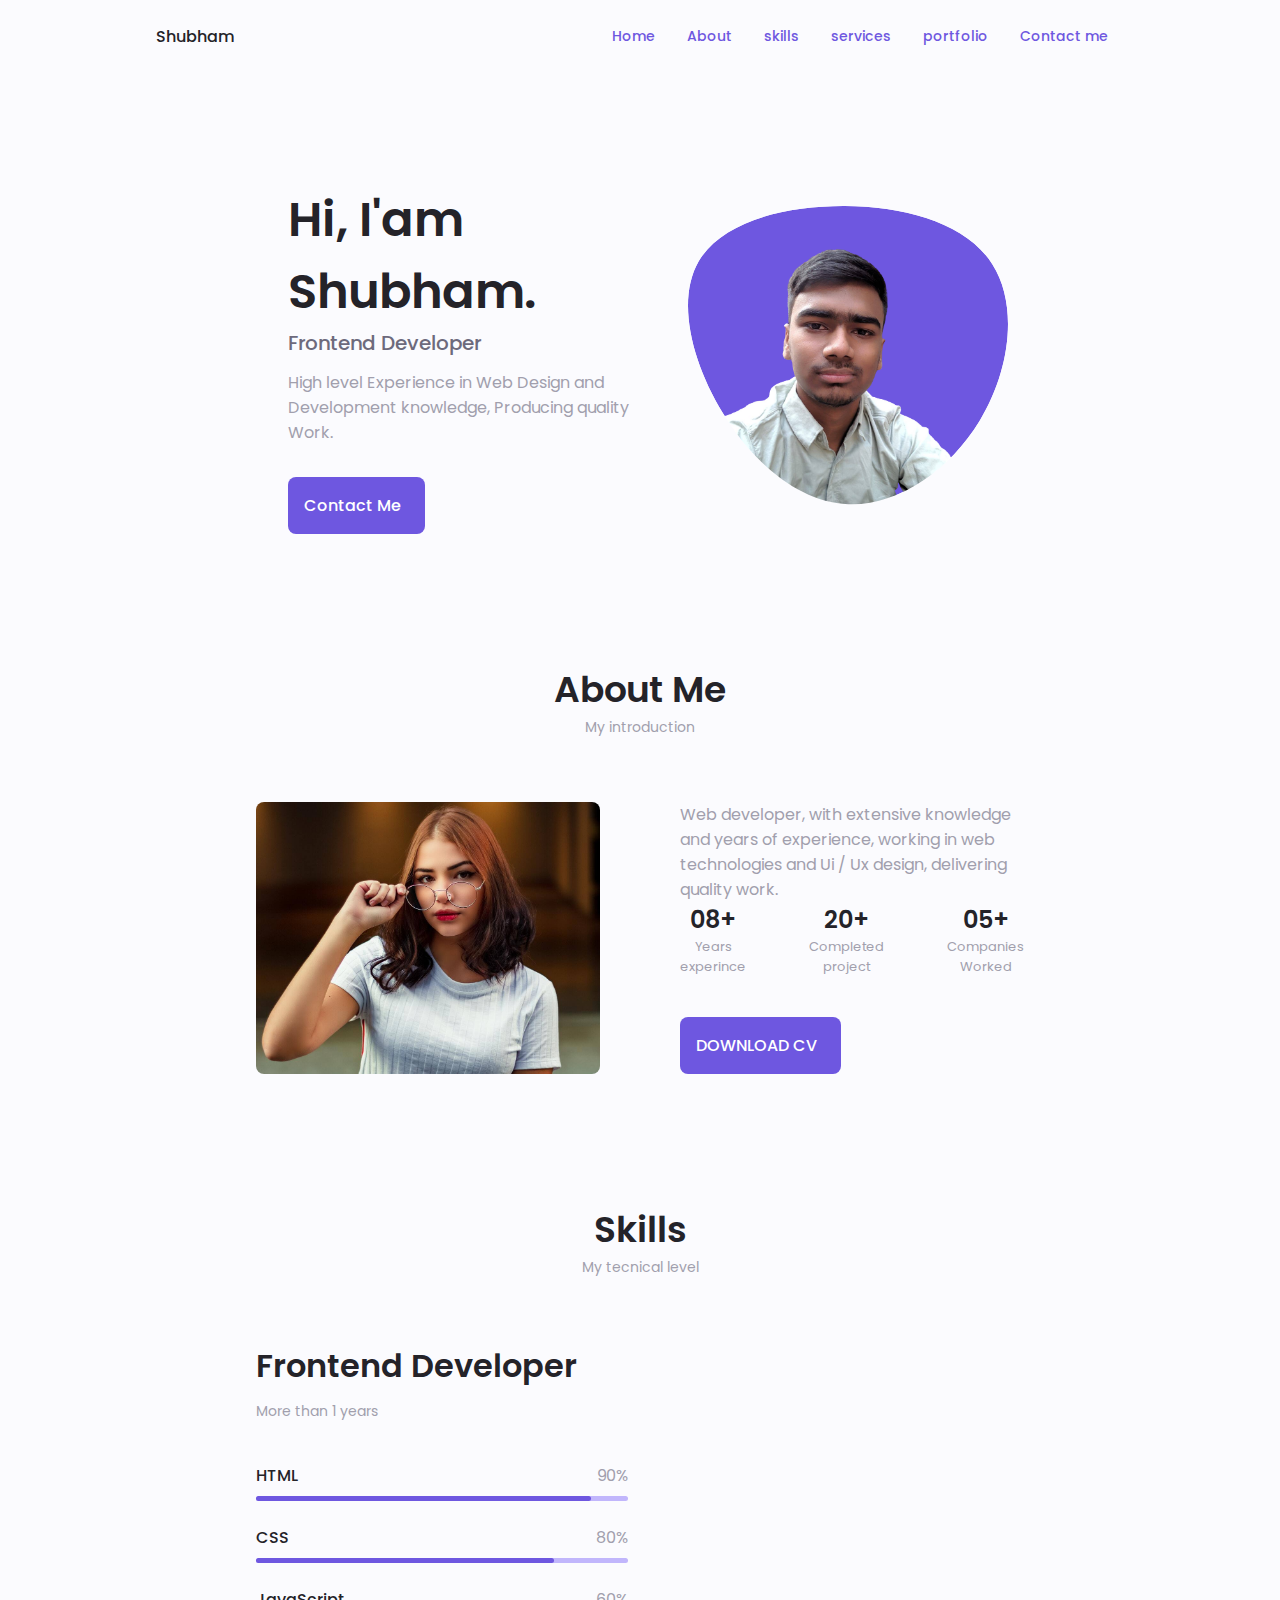
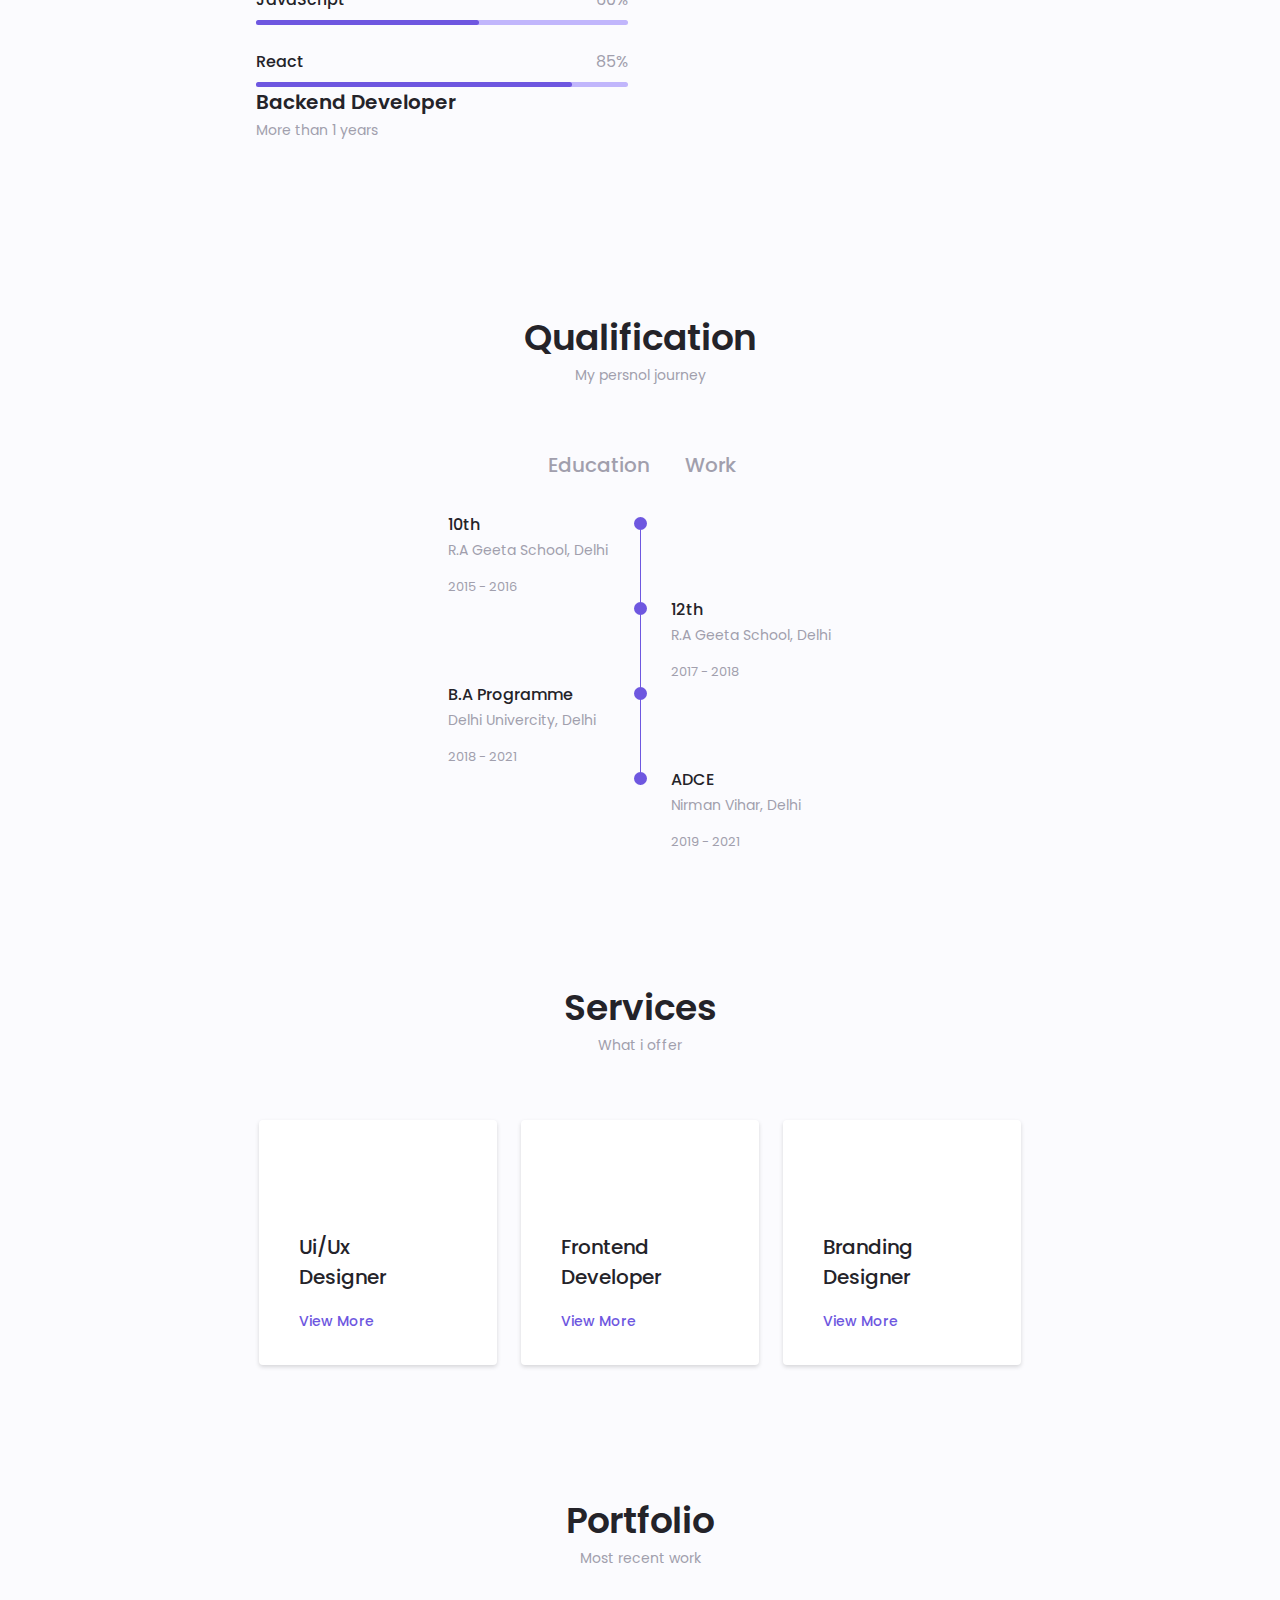
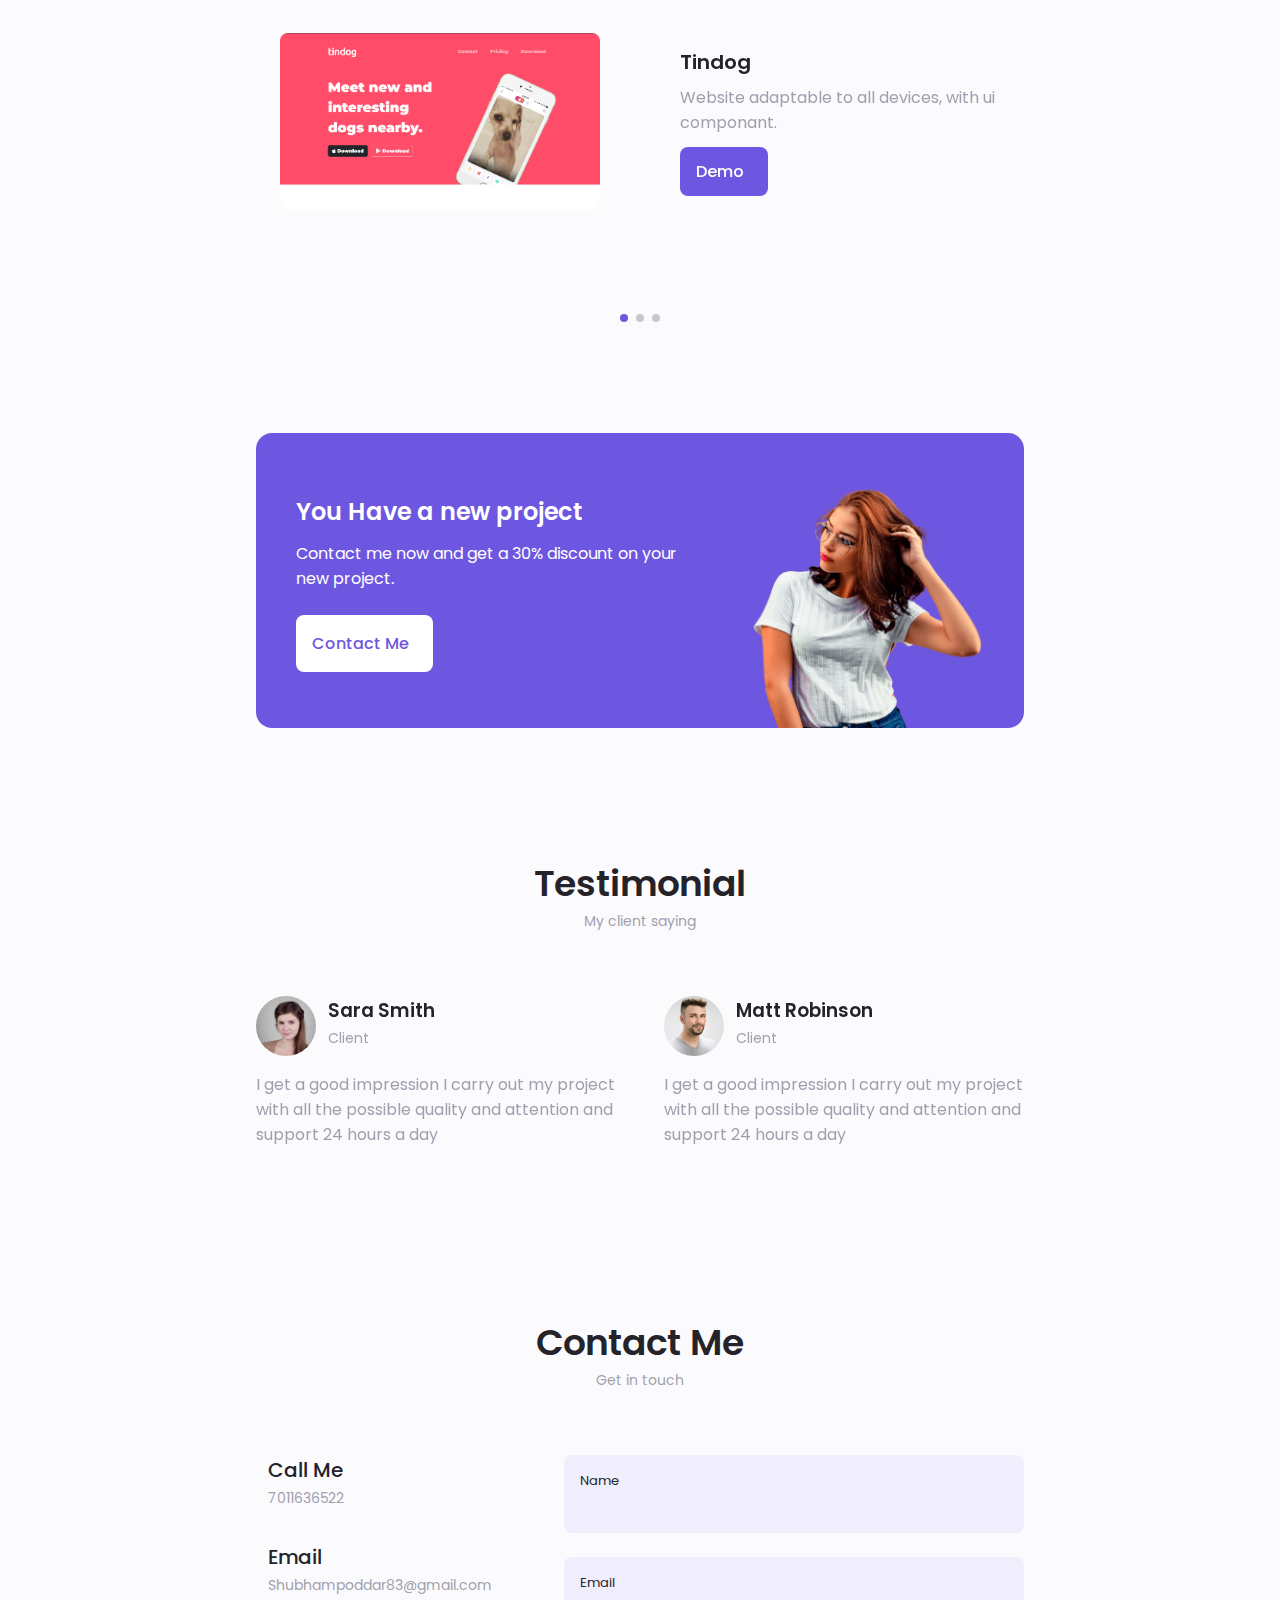
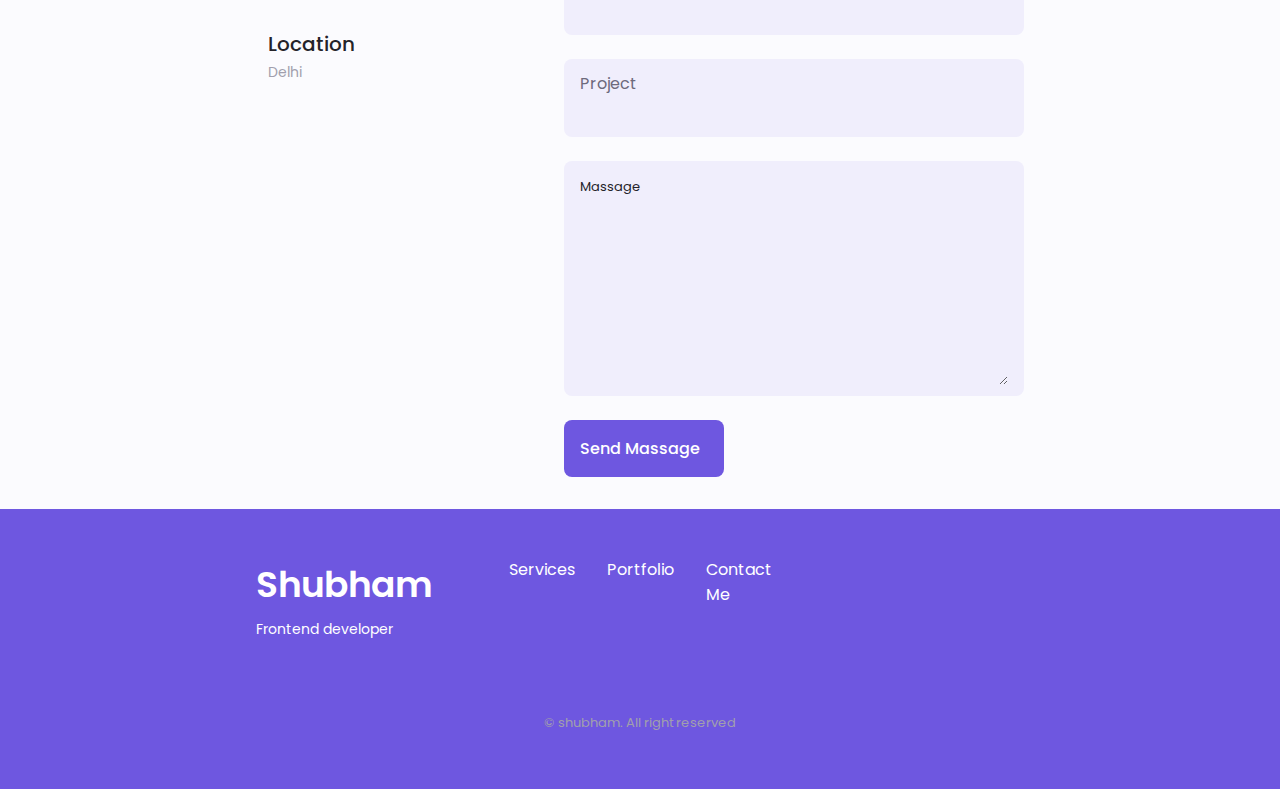
==== commit 1515ca00: "update" ====
--- a/index.html
+++ b/index.html
@@ -149,7 +149,7 @@
                        
                     </div>
                     <div class="about__buttons">
-                        <a href="assets/pdf/Resume (FrontEnd).docx.pdf" class="button button--flex">
+                        <a href="assets/pdf/Shubham_Poddar1.pdf" class="button button--flex">
                             DOWNLOAD CV<i class="uil uil-download-alt button__icon"></i>
                         </a>
                     </div>
@@ -228,13 +228,13 @@
                         </div>
                         <div class="skills__list grid">
                             <div class="skills__data">
-                                <div class="skills__titles">
-                                    <h3 class="skills__name">PHP</h3>
+                                <!-- <div class="skills__titles">
+                                    <h3 class="skills__name">Express</h3>
                                     <span class="skills__number">80%</span>
                                 </div>
                                 <div class="skills__bar">
                                     <span class="skills__percentage skills__php"></span>
-                                </div>
+                                </div> -->
                             </div>
                             <div class="skills__data">
                                 <div class="skills__titles">
@@ -256,15 +256,15 @@
                                         <span class="skills__percentage skills__MongoDB"></span>
                                     </div>
                                     </div> 
-                            <div class="skills__data">
+                            <!-- <div class="skills__data">
                                 <div class="skills__titles">
                                     <h3 class="skills__name">Python</h3>
                                     <span class="skills__number">55%</span>
-                                </div>
-
-                                <div class="skills__bar">
+                                </div> -->
+
+                                <!-- <div class="skills__bar">
                                     <span class="skills__percentage skills__python"></span>
-                                </div>
+                                </div> -->
                             </div>
                         </div>
                     </div>
@@ -568,14 +568,14 @@
                 <div class="swiper-wrapper">
                     <!--==================== PORTFOLIO 1 ====================-->
                     <div class="portfolio__content grid swiper-slide">
-                        <img src="assets/img/portfolio1.jpg" alt="" class="portfolio__img">
+                        <img src="assets/img/portfolio2.png" alt="" class="portfolio__img">
 
                         <div class="portfolio">
-                            <h3 class="portfolio__title">Mordern Website</h3>
+                            <h3 class="portfolio__title">Tindog</h3>
                             <p class="portfolio__description">
-                                Website adaptable to all devices, with ui componant and animated interactions.
+                                Website adaptable to all devices, with ui componant.
                             </p>
-                            <a href="https://onlyweb.tk/" class="button button--flex button--small portfolio__button">
+                            <a href="https://pass-man-mu.vercel.app/" class="button button--flex button--small portfolio__button">
                                 Demo
                                 <i class="uil uil-arrow-right button__icon"></i>
                             </a>
@@ -583,14 +583,16 @@
                     </div>
                      <!--==================== PORTFOLIO 2 ====================-->
                      <div class="portfolio__content grid swiper-slide">
-                        <img src="assets/img/portfolio2.jpg" alt="" class="portfolio__img">
+                        <img src="assets/img/portfolio1.png" alt="" class="portfolio__img">
 
                         <div class="portfolio">
-                            <h3 class="portfolio__title">Brand Design</h3>
+                            <h3 class="portfolio__title">Pass-Man</h3>
                             <p class="portfolio__description">
-                                Website adaptable to all devices, with ui componant and animated interactions.
+                                A secure, user-friendly web application for storing and managing passwords. PassMan allows users to save their passwords securely, and organize them for easy access.
+
+                              
                             </p>
-                            <a href="https://todolist-1mo3.onrender.com" class="button button--flex button--small portfolio__button">
+                            <a href="https://shubham83.github.io/Tindog/" class="button button--flex button--small portfolio__button">
                                 Demo
                                 <i class="uil uil-arrow-right button__icon"></i>
                             </a>
--- a/assets/css/styles.css
+++ b/assets/css/styles.css
@@ -138,13 +138,13 @@
 
 /*==================== REUSABLE CSS CLASSES ====================*/
 .section {
-  padding: 3rem 0 1rem;
+  padding: 2rem 0 4rem;
   color: var(--text-color-light);
+  
 }
 
 .section__title {
   font-size: var(--h1-font-size);
-  text-align: center;
 }
 
 .section__subtitle {
